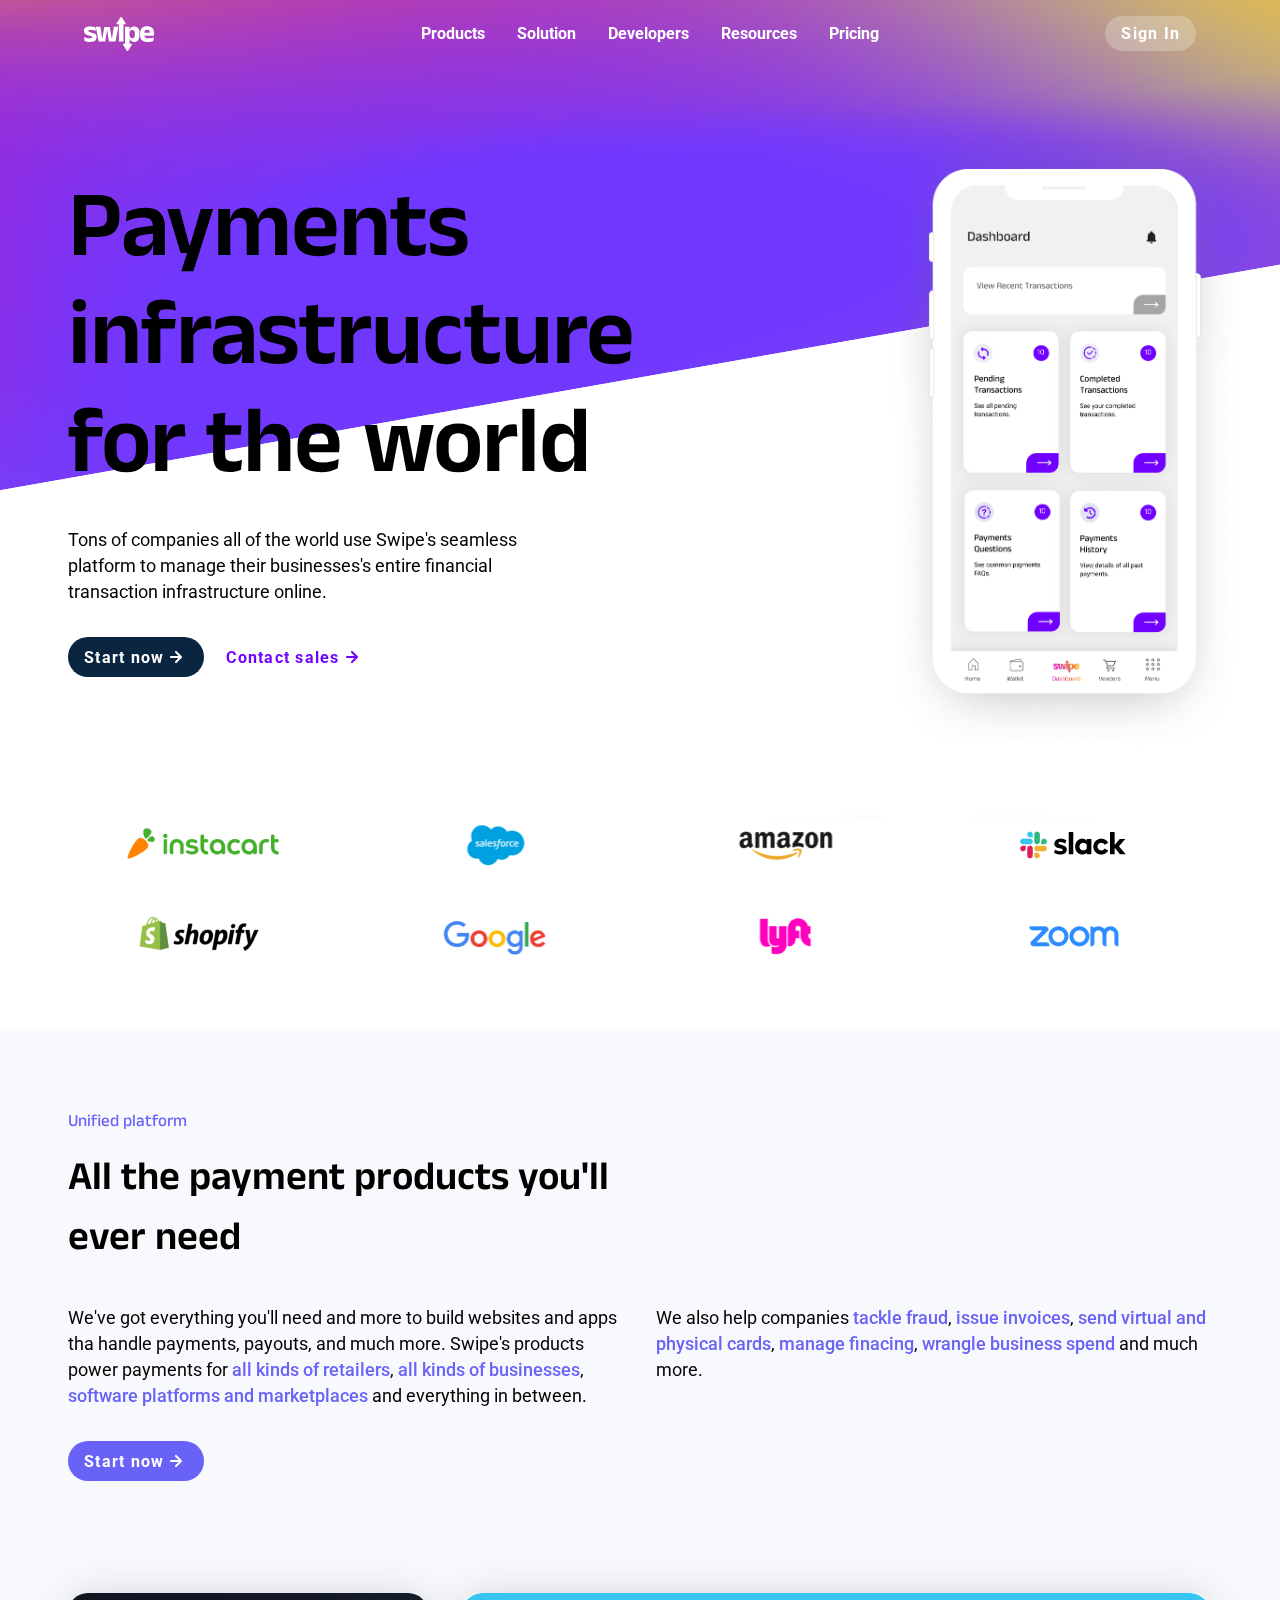
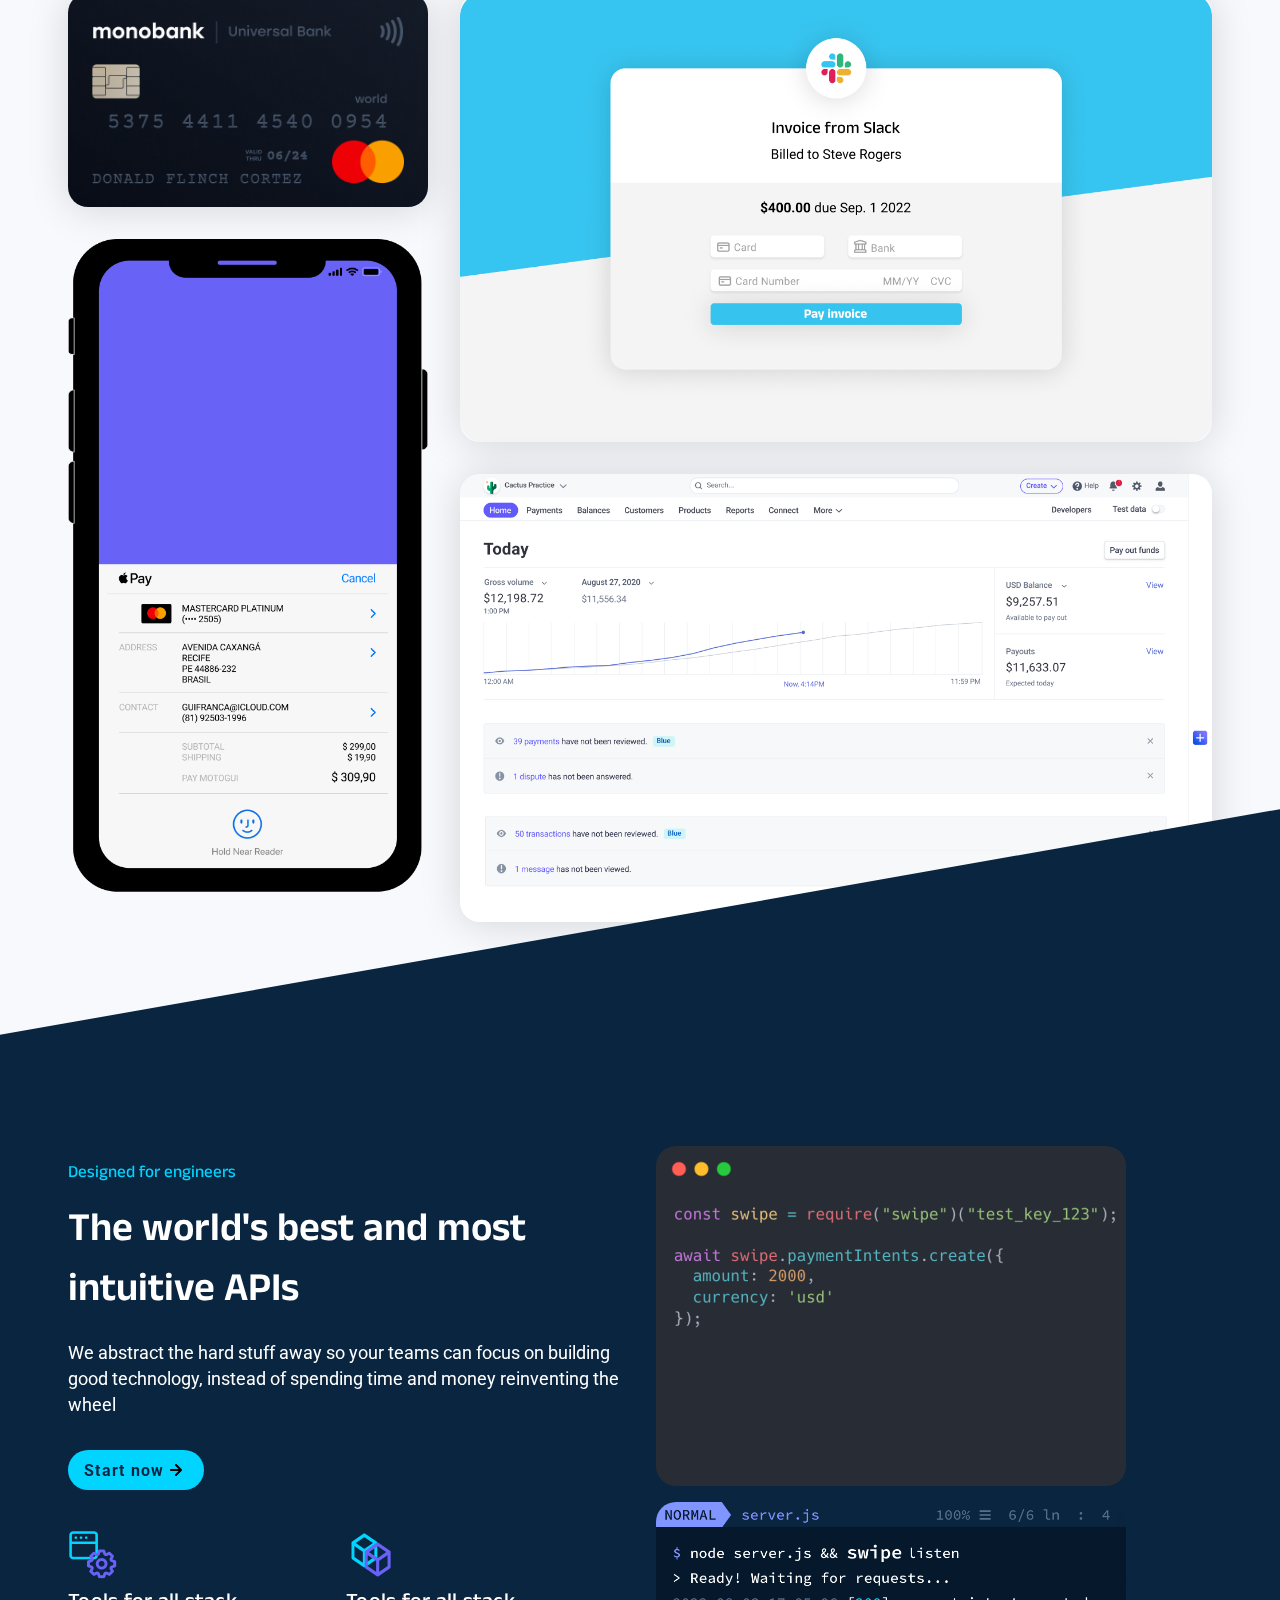
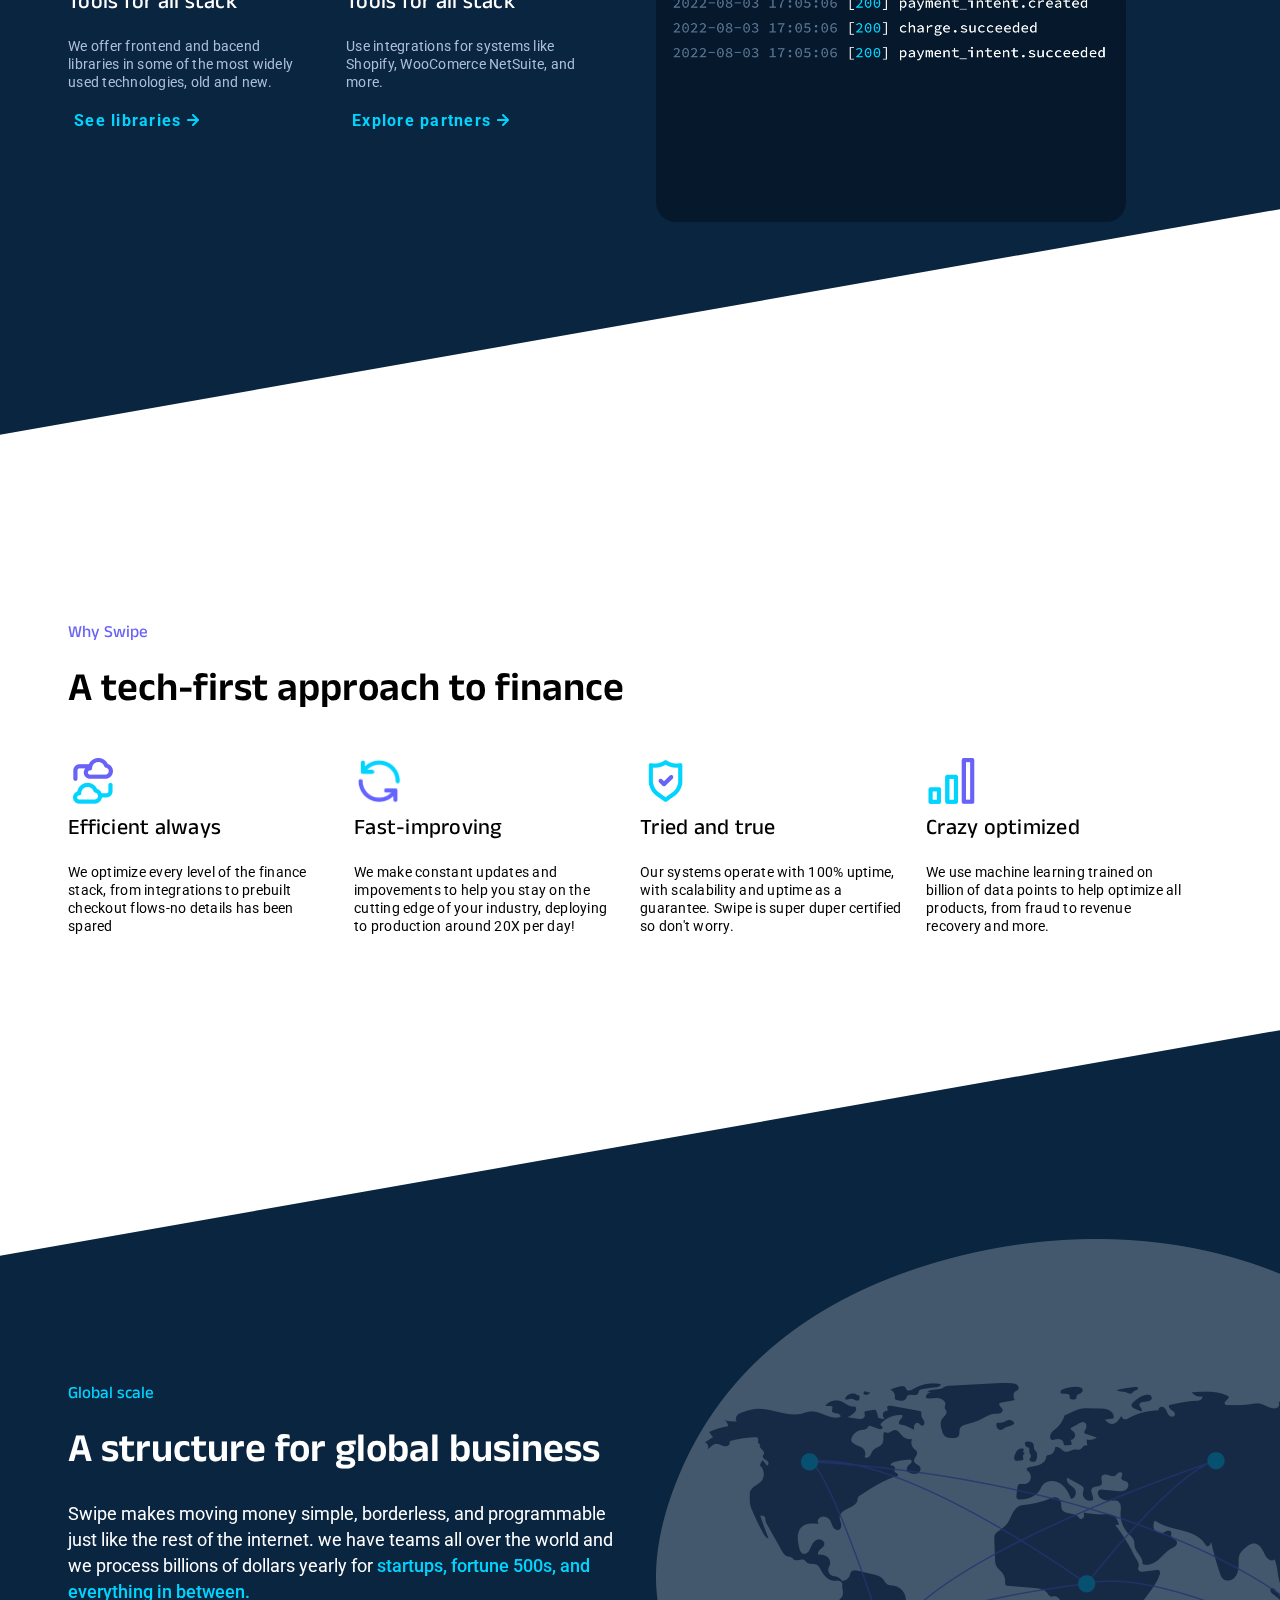
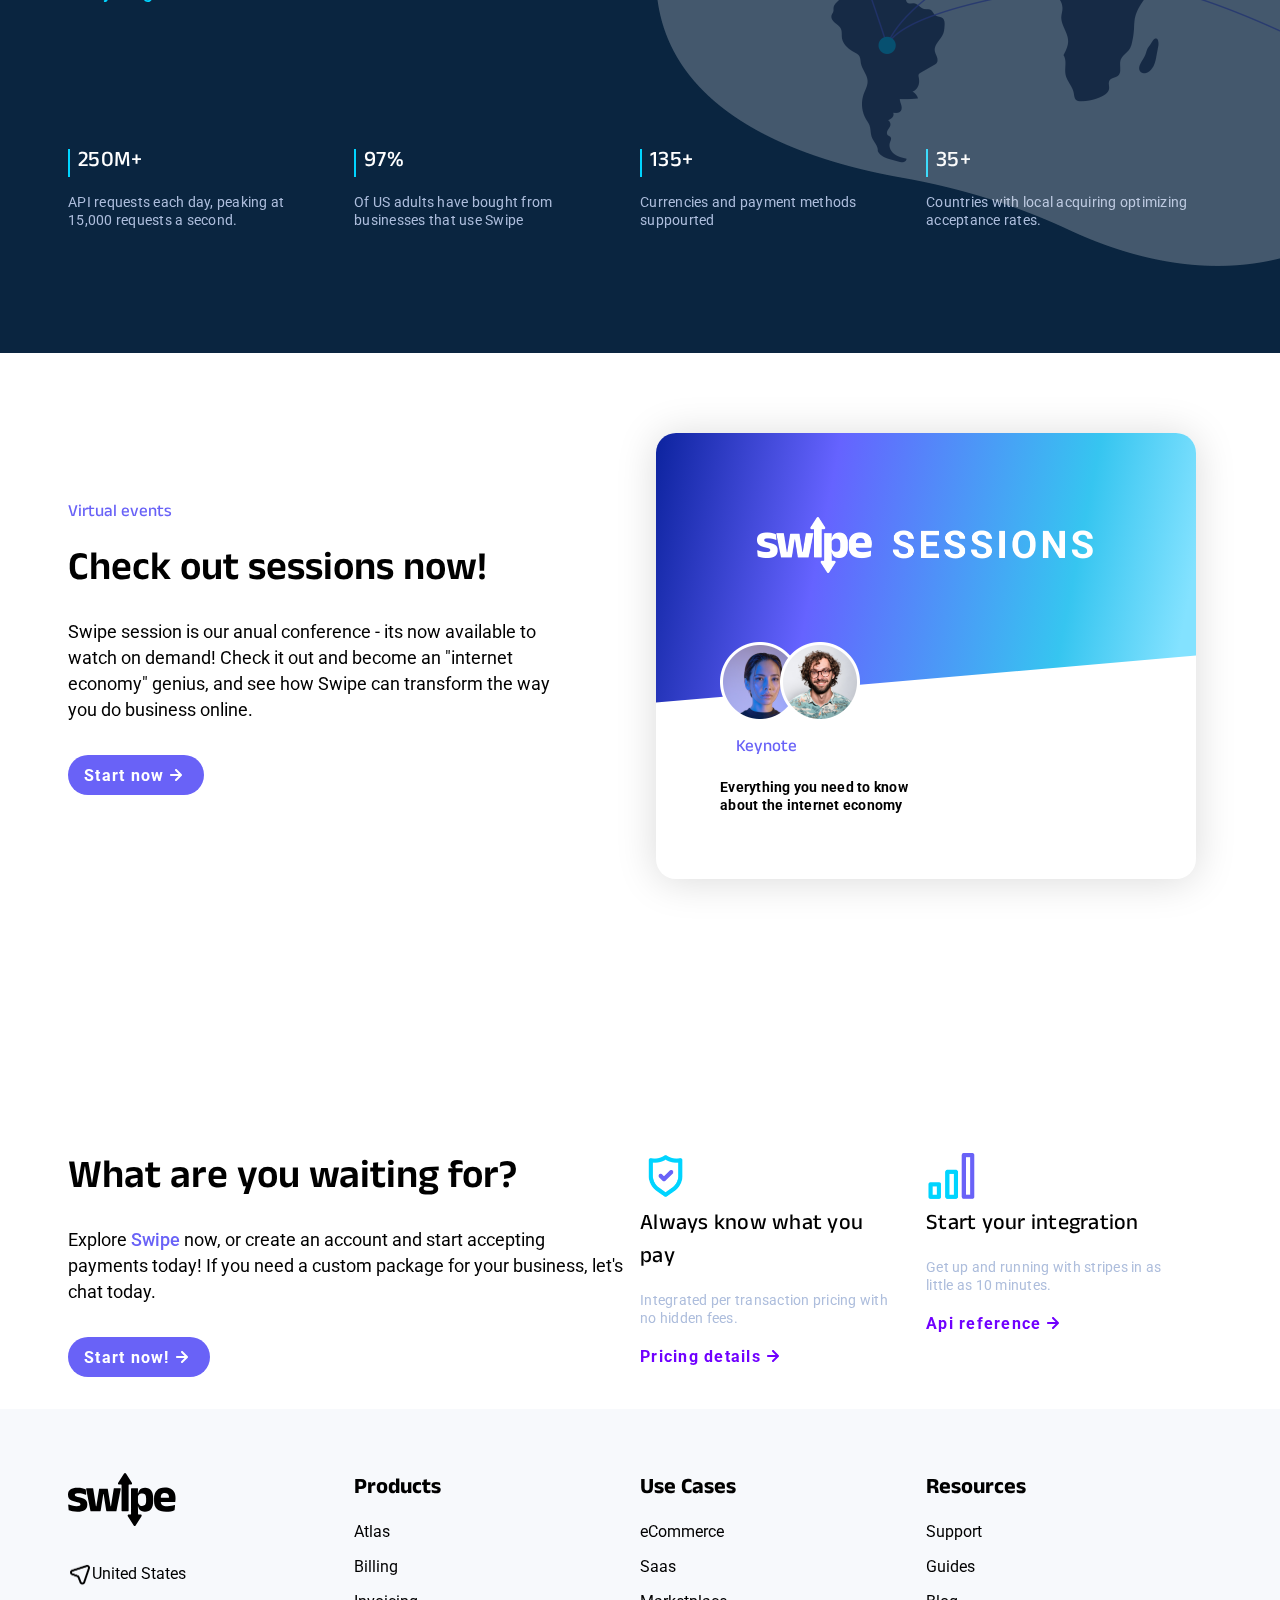
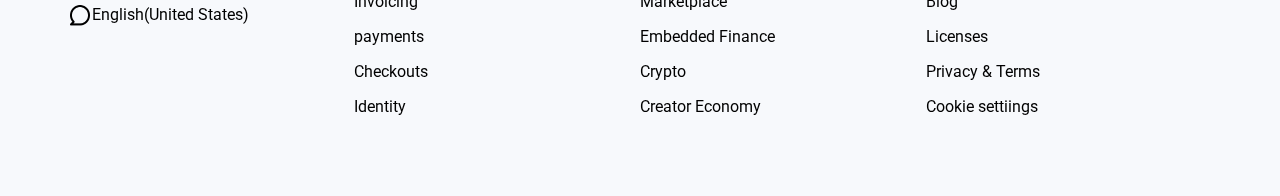
==== SWIPE/index.html @ 7a522817 "new" ====
<!DOCTYPE html>
<html lang="en">
<head>
    <meta charset="UTF-8">
    <meta name="viewport" content="width=device-width, initial-scale=1.0">
    <link rel="preconnect" href="https://fonts.googleapis.com">
    <link rel="preconnect" href="https://fonts.gstatic.com" crossorigin>
    <link href="https://fonts.googleapis.com/css2?family=Anek+Telugu:wght@100..800&family=Roboto:wght@300;400;500;700&display=swap" rel="stylesheet">
    <link rel="stylesheet" href="app.css">
    <title>Swipe</title>
</head>
<body>

    <nav class="navbar">
       <img src="assets/logo-white.svg" alt="Swipe, inc.">
       <ul class="menu">
         <li> <a href="#">Products</a> </li>
         <li> <a href="#">Solution</a> </li>
         <li> <a href="#">Developers</a> </li>
         <li> <a href="#">Resources</a> </li>
         <li> <a href="#">Pricing</a> </li>
       </ul>
       <div class="hamburger-button">
          <div class="bar"></div>
          <div class="bar"></div>
          <div class="bar"></div>
       </div>
       
       <button class="primary-button navbar-button"> Sign In</button>
    </nav>
    <main>
      <!-- GRADIENT BACKGROUND -->

      <canvas id="gradient-canvas"></canvas>

      <div class="hero">
         <div class="section-container two-column">
              <div class="col-left">
                <h1>Payments infrastructure for the world</h1>
                <p>Tons of companies all of the world use Swipe's seamless platform to 
                  manage their businesses's entire financial transaction infrastructure online.
                </p>
               <div class="button-container">
                <button class="primary-button with-icon">
                  Start now
                  <img src="assets/arrow-right-light.svg">
                </button>
                <button class="secondary-button with-icon">
                  Contact sales
                  <img src="assets/arrow-right-purple.svg">
                </button>
                </div>
                
              </div>
              <div class="col-right hero-phone-container">
                <img class="hero-phone" src="assets/hero-phone.png">
              </div>
           </div>
      </div>

      <div class="partners-section">
         <div class="section-container">
           <div class="partners-grid">
            <img src="assets/instacart.png" alt="instacart">
            <img src="assets/salesforce.png" alt=" salesforce">
            <img src="assets/amazon.png" alt="amazon">
            <img src="assets/slack.png" alt="slack">
            <img src="assets/shopify.png" alt="shopify">
            <img src="assets/google.png" alt="google">
            <img src="assets/lyft.png" alt="lyft">
            <img src="assets/zoom.png" alt="zoom">
           </div>
         </div>
      </div>
     
      <div class="unified-platform">
      <div class="section-container">
        <p class="subtitle">Unified platform</p>
        <h2>All the payment products you'll ever need</h2>

        <div class="two-column">
           <div class="col-left">
             <p> We've got everything you'll need and more to build websites and apps tha handle payments, 
                 payouts, and much more. Swipe's products power payments for 
                 <a href="#">all kinds of retailers</a>, 
                 <a href="#">all kinds of businesses</a>, 
                 <a href="#">software platforms and marketplaces</a> and 
                 everything in between.</p>
           </div>
           <div class="col-right">
              <p> We also help companies
                  <a href="#">tackle fraud</a>, 
                  <a href="#">issue invoices</a>, 
                  <a href="#">send virtual and physical cards</a>, 
                  <a href="#">manage finacing</a>, <a href="#">wrangle business spend</a> and much more.</p>
           </div>
        </div>
          <button class="primary-button with-icon"> Start now
            <img src="assets/arrow-right-light.svg" alt="">
          </button>
           
        </div>
      </div>
          
        <div class="graphic-section">
          <div class="section-container">
             <div class="graphic-grid">
                <img src="assets/credit-card.png" alt="" id="credit-card">
                <img src="assets/slack-invoice.png" alt="" id="slack-invoice">
                <img src="assets/phone.png" alt="" id="phone">
                <img src="assets/dash.png" alt="" id="dashboard">
             </div>
          </div>
        </div>

        <!-- INTEGRATION SECTION -->
           
        <div class="integrations-section">
           <div class="section-container two-column">
              <div class="col-left">
                 <p class="subtitle2">
                  Designed for engineers</p>
                  <h2>The world's best and most intuitive APIs</h2>
                  <p> We abstract the hard stuff away so your teams can focus on building 
                      good technology, instead of spending time and money reinventing the wheel</p>
                  <button class="primary-button with-icon">
                    Start now
                    <img src="assets/arrow-right-dark.svg" alt="">
                  </button>

                  <div class="card-container">
                     <div class="card">
                       <img src="assets/tools-icon.png" alt="" class="icon">
                       <h3>Tools for all stack</h3>
                       <p class="secondary-text"> We offer frontend and bacend libraries in some of the most widely used
                           technologies, old and new.
                       </p>
                       <button class="secondary-button with-icon">
                        See libraries
                        <img src="assets/arrow-right-blue.svg" alt="">
                      </button>
                     </div>
                     <div class="card">
                      <img src="assets/cube-icon.png" alt="" class="icon">
                      <h3>Tools for all stack</h3>
                      <p class="secondary-text"> Use integrations for systems like Shopify, WooComerce
                            NetSuite, and more.
                      </p>
                      <button class="secondary-button with-icon">
                       Explore partners
                       <img src="assets/arrow-right-blue.svg" alt="">
                     </button>
                    </div>
                  </div>

              </div>
              <div class="col-right">
                 <img src="assets/api-code.png" alt="" id="api-code">
                 <img src="assets/terminal-code.png" alt="" id="terminal-code">
              </div>
           </div>
        </div>
      <!-- WHY SWIPE SECTION -->
      <div class="why-swipe-section">
        <div class="section-container">
           <p class="subtitle">Why Swipe</p>
           <h2>A tech-first approach to finance</h2>
           <div class="card-container">
             <div class="card">
               <img src="assets/cloud-icon.png" alt="" class="icon">
               <h3>Efficient always</h3>
               <p class="secondary-text">We optimize every level of the finance stack, from integrations to
                prebuilt checkout flows-no details has been spared</p>
             </div>
             <div class="card">            
               <img src="assets/cycle-icon.png" alt="" class="icon">
               <h3>Fast-improving</h3>
               <p class="secondary-text">We make constant updates and impovements to help you stay on the cutting
                  edge of your industry, deploying to production around 20X per day!</p>
             </div>
             <div class="card">
               <img src="assets/shield-icon.png" alt="" class="icon">
               <h3>Tried and true</h3>
               <p class="secondary-text">Our systems operate with 100% uptime, with scalability and uptime as a guarantee.
                  Swipe is super duper certified so don't worry.</p>
             </div>
             <div class="card">
               <img src="assets/bars-icon.png" alt="" class="icon">
               <h3>Crazy optimized</h3>
               <p class="secondary-text">We use machine learning trained on billion of data points to help optimize
                   all products, from fraud to revenue recovery and more.
               </p>
               </div>
             </div>
           </div>
        </div>
      </div>
      <!-- GLOBAL SECTION -->

      <div class="global-section">
         <div class="section-container">
            <div class="two-column">
               <div class=" col-left">
                 <p class="subtitle2">Global scale</p>
                 <h2>A structure for global business</h2>
                 <p>Swipe makes moving money simple, borderless, and programmable just like the 
                     rest of the internet. we have teams all over the world and we process billions 
                     of dollars yearly for <a href="#">startups, fortune 500s, and everything in between.</a> 
                 </p>
               </div>
               <div class="col-right">
                  <img id="globe" src="assets/global-graphic.png" alt="">
               </div>
            </div>
           <div class="card-container" >
              <div class="card">
                <h3>250M+</h3>
                <p class="secondary-text">API requests each day, peaking at 15,000 requests a second.</p>
              </div>
              <div class="card">
                <h3>97%</h3>
                <p class="secondary-text">Of US adults have bought from businesses that use Swipe</p>
              </div>
              <div class="card">
                <h3>135+</h3>
                <p class="secondary-text">Currencies and payment methods suppourted</p>
              </div>
              <div class="card">
                <h3>35+</h3>
                <p class="secondary-text">Countries with local acquiring optimizing acceptance rates.</p>
              </div>
           </div>
         </div>
      </div>

       <!-- VIRTUAL EVENTS SECTIONS -->
     
      <div class="virtual-events-section">
        <div class="section-container two-column">
          <div class="col-left">
             <p class="subtitle">Virtual events</p>
             <h2>Check out sessions now!</h2>
             <p>Swipe session is our anual conference - its now available to watch on demand!
                 Check it out and become an "internet economy" genius, and see how Swipe can transform
                 the way you do business online.</p>
                 <button class="primary-button with-icon">
                  Start now
                  <img src="assets/arrow-right-light.svg">
                 </button>
          </div>
          <div class="col-right">
            <div class="swipe-sessions-card">
              <div class="card-top">
                <img id="sessions-logo" src="assets/swipe-sessions.png">
                <div class="avatars">
                  <img src="assets/avatar1.png">
                  <img src="assets/avatar2.png">
                </div>
              </div>
              <div class="card-bottom">
                <div class="card-content">
                  <p class="subtitle">Keynote</p>
                  <p class="secondary-text">Everything you need to know about the internet economy</p>
                </div>
              </div>
            </div>
          </div>
        </div>
      </div>  
         <!-- GETTING STARTED SECTION -->
          <div class="getting-started-section">
             <div class="section-container two-column">
                 <div class="col-left">
                   <h2>What are you waiting for?</h2>
                    <p> Explore <a href="#">Swipe</a> now, or create an account and start accepting payments today!
                         If you need a custom package for your business, let's chat today.
                    </p>
                    <button class="primary-button with-icon">
                      Start now!
                      <img src="assets/arrow-right-light.svg">
                    </button>
                 </div>
                 <div class="col-right">
                   <div class="card">
                     <img src="assets/shield-icon.png" class="icon">
                     <h3>Always know what you pay</h3>
                     <p class="secondary-text">
                      Integrated per transaction pricing with no hidden fees.</p>
                      
                     <button class="secondary-button with-icon">
                       Pricing details
                       <img src="assets/arrow-right-purple.svg"> 
                     </button>
                   </div>

                   <div class="card">
                     <img src="assets/bars-icon.png" class="icon">
                     <h3>Start your integration</h3>
                     <p class="secondary-text">
                      Get up and running with stripes in as little as 10 minutes.</p>

                     <button class="secondary-button with-icon">
                       Api reference
                       <img src="assets/arrow-right-purple.svg"> 
                     </button>
                   </div>
                 </div>
               </div>
          </div>            

          <!-- PAGE FOOTER -->
          <footer class="footer">
            <div class="section-container">
              <div class="col">
                <img src="assets/logo-dark.svg" id="footer-logo">
                 <div class="icon-link">
                  <img src="assets/location-icon.png" alt="">
                  <a href="#">United States</a>
                 </div>
                 <div class="icon-link">
                  <img src="assets/comment-icon.png" alt="">
                  <a href="#"> English(United States)</a>
                 </div>
              </div>
              <div class="col">
                <h3>Products</h3>
                <ul>
                   <li><a href="#">Atlas</a></li>
                   <li><a href="#">Billing</a></li>
                   <li><a href="#">Invoicing</a></li>
                   <li><a href="#">payments</a></li>
                   <li><a href="#">Checkouts</a></li>
                   <li><a href="#">Identity</a></li>
                </ul>
              </div>
              <div class="col">
                <h3>Use Cases</h3>
                <ul>
                   <li><a href="#">eCommerce</a></li>
                   <li><a href="#">Saas</a></li>
                   <li><a href="#">Marketplace</a></li>
                   <li><a href="#">Embedded Finance</a></li>
                   <li><a href="#">Crypto</a></li>
                   <li><a href="#">Creator Economy</a></li>
                </ul>
              </div>
              <div class="col">
                <h3>Resources</h3>
                <ul>
                   <li><a href="#">Support <Center></Center></a></li>
                   <li><a href="#">Guides</a></li>
                   <li><a href="#">Blog</a></li>
                   <li><a href="#">Licenses</a></li>
                   <li><a href="#">Privacy & Terms</a></li>
                   <li><a href="#">Cookie settiings</a></li>
                </ul>
              </div>
            </div>
          </footer>

           
  </main>

    <script src="gradient (2).js">
      
    </script>

</body>
</html>
---- SWIPE/app.css ----
/* VARIABLES STYLES */
:root{
    /* TEXT VARIABLES */
     --text-dark: #000;
     --text-light: #fff;
     --text-grey: #adbddc;
     --body-font: "Roboto", sans-serif;
     --heading-font: "Anek Telugu", sans-serif;
     --h1-size: 94px;
     --h1-height: 108px;
     --h2-size: 50px;
     --h2-height: 75px;
     --h3-size: 40px;
     --h4-size: 32px;
     --h5-size: 28px;
     --h6-size: 22px;
     --subtitle-size: 17px;
     --subtitle-height: 26px;
     --p-size: 18px;
     --p-height: 26px;
     --secondary-text-size: 14px;
     --secondary-text-height: 18px;
     --button-size: 16px;
     /*SPACING VARIABLES*/
     --spacing-sm: 8px;
     --spacing-md: 16px;
     --spacing-lg:32px;
     --spacing-xl: 64px;
     --standard-width: 1144px;
     /* COLOR VARIABLES */
     --purple-1: #6962f7;
     --purple-2: #7000ff;
     --blue-1: #00d4ff;
     --primary-accent: #0a2540;
     --primary-button-hover: #6d7a88;
     --bg-white: #fff;
     --bg-light: #f7f9fc;

     --standard-box-shadow: 0px 2px 40px rgba(0, 0, 0, 0.15);
     --primary-gradient: linear-gradient(
        101.33deg,
        #08209a 0.76%,
        #6563ff 33.33%,
        #36c5f0 76.92%,
        #83e2ff 96.96%
        );
}
/* GENERAL ELEMENT SYLES */
html,
body {
    width: 100%;
    position: relative;
    overflow-x: hidden;
}

body{
    font-family: var(--body-font);
    color: var(--text-dark);
    margin: 0;
    box-sizing: border-box;
    padding: var(--spacing-sm) 0 0 0;
    background-color: var(--bg-white);
    display: flex;
    flex-direction: column;
    justify-content: center;
    align-items: center;
}

main{
    width: 100%;
}

h1{
    font-family: var(--heading-font);
    font-weight: 600;
    font-size: var(--h1-size);
    margin:0;
    width: 100%;
    letter-spacing:-1px;
    line-height: var(--h1-height);
}
h2{
    font-family: var(--heading-font);
    font-weight: 600;
    font-size: var(--h3-size);
    margin:0;
    width: 100%;
}

h3{
    font-family: var(--heading-font);
    font-weight: 500;
    font-size: var(--h3-size);
    margin:0;
    width: 100%;
}

h4{
    font-family: var(--heading-font);
    font-weight: 500;
    font-size: var(--h4-size);
    margin:0;
    width: 100%;
    letter-spacing: 0.25px;
}

h5{
    font-family: var(--heading-font);
    font-weight: 500;
    font-size: var(--h5-size);
    margin:0;
    width: 100%;
    letter-spacing: 0.25px;
}

h6{
    font-family: var(--heading-font);
    font-weight: 500;
    font-size: var(--h6-size);
    margin:0;
    width: 100%;
    letter-spacing: 0.25px;
}

a{
    text-decoration: none;
    color: var(--purple-1);
    font-weight: 500;
    transition: color 0.25s ease;
}

a:hover{
    color: var(--primary-accent);
}

p{
    font-size: var(--p-size);
    line-height: var(--p-height);
    font-weight: 400;
    margin: var(--spacing-md) 0;
}

/* LAYOUT STYLES */
.section-container{
    width: 100%;
    max-width: var(--standard-width);
}

.two-column{
    width: 100%;
    display: flex;
    flex-direction: row;
    justify-content: center;
    align-items: flex-start;
    box-sizing: border-box;
}

.two-column > .col-left{
    width: 50%;
    box-sizing: border-box;
    padding: 0 var(--spacing-md) 0 0;
    display: flex;
    flex-direction: column;
    align-items: start;
    justify-content: center;
}
.two-column > .col-right{
    width: 50%;
    box-sizing: border-box;
    padding: 0 0 0 var(--spacing-md);
    display: flex;
    flex-direction: column;
    align-items: start;
    justify-content: center;
}

.card{
    display: flex;
    flex-direction: column;
    justify-content: flex-start;
    align-items: flex-start;
    padding: var(--spacing-sm) var(--spacing-lg) var(--spacing-sm) 0;
}

.card .icon{
    height: 50px;
    margin: 0 0 var(--spacing-sm) 0;
}

.card h3{
    font-family: var(--heading-font);
    font-weight: 500;
    font-size: var(--h6-size);
    margin:0;
    width: 100%;
    letter-spacing: 0.25px;
}

.subtitle, 
.subtitle2{
    color: var(--purple-1);
    font-family: var(--heading-font);
    font-weight: 500;
    font-size: var(--subtitle-size);
    line-height: var(--subtitle-height);
}

.subtitle2{
    color: var(--blue-1);
}

.secondary-text{
    font-size: var(--secondary-text-size);
    line-height: var(--secondary-text-height);
    color: var(--text-grey);
    letter-spacing: 0.25px;
}

/* BUTTON STYLES */
.primary-button{
    font-family: var(--body-font);
    font-size: var(--button-size);
    letter-spacing: 1.25px;
    font-weight: bold;
    border-radius: 20px;
    border: none;
    background-color: var(--primary-accent);
    color: var(--text-light);
    padding: var(--spacing-sm) var(--spacing-md);
    transition: all 0.25s ease;

}

.primary-button:hover{
    background-color: var(--primary-button-hover);
    cursor: pointer;
}

.secondary-button{
    font-family: var(--body-font);
    font-size: var(--button-size);
    letter-spacing: 1.25px;
    font-weight: bold;
    border-radius: 20px;
    border: none;
    background-color: transparent;
    color: var(--primary-accent);
    transition: all 0.25s ease;
}
.secondary-button:hover{
    opacity: 0.75;
    cursor: pointer;
}
.with-icon{
    display: flex;
    justify-content: center;
    align-items: center;
}

.with-icon > img{
    transition: transform 0.25s ease;
}
.with-icon:hover > img{
    transform: translateX(4px);
}

/*NAVBAR*/
.navbar{
    display: flex;
    justify-content: space-between;
    align-items: center;
    width: 100%;
    max-width: var(--standard-width);
    padding: 0 var(--spacing-md);
    margin: 0 0 var(--spacing-xl) 0;
    box-sizing: border-box;
}

.menu{
    display: flex;
    list-style: none;
    justify-content: center;
    align-items: center;
}
.menu a{
    color: var(--text-light);
    margin: 0 var(--spacing-md);
    font-weight: bold;
}

.menu a:hover{
    text-decoration: underline;
}

.navbar-button{
    background-color: rgba(250, 250, 250, 0.25);
}

.navbar-button:hover{
    background-color: rgba(250, 250, 250, 0.5);
}

.hamburger-button {
    display: none;
}

/* ANIMATED GRADIENT HERO BACKGROUND */

#gradient-canvas{
    width: 200%;
    height:970px;
    transform: rotate(-10deg);
    position: absolute;
    top:-600px;
    left:-50%;
    z-index: -1;
    --gradient-color-1: #ef008f;
    --gradient-color-2: #6ec3f4;
    --gradient-color-3: #7038ff;
    --gradient-color-4: #ffba27;
}

/* HERO STYLES */
.hero{
    width: 100%;
    display: flex;
    justify-content: center;
}

.hero p{
    max-width: 480px;
}

.button-container{
    display: flex;
    margin: var(--spacing-md) 0;
}

.button-container button:nth-of-type(2){
    margin: 0 0 0 var(--spacing-md);
    color: var(--purple-2);
}

.hero .hero-phone-container{
    height: 564px;
    align-items: flex-end;
}

.hero-phone{
    height: 628px;
    transform: translate( 32px, -32px);
}

main{
    margin: var(--spacing-xl) 0 0 0;
    width: 100%;
}

/* PARTNERS SECTION */

.partners-section{
    width: 100%;
    display: flex;
    justify-content: center;
}

.partners-grid{
    display: grid;
    grid-template-columns: 1fr 1fr 1fr 1fr;
    grid-template-rows: 1fr 1fr;
    margin: var(--spacing-xl) 0;
    column-gap: var(--spacing-md);
    row-gap: var(--spacing-lg);
}

.partners-grid img{
    height: 60px;
    place-self: center;
}

/* UNIFIED PLATFORM SECTION */

.unified-platform{
    padding: var(--spacing-xl) 0;
    width: 100%;
    display: flex;
    justify-content: center;
    background-color: var(--bg-light);
}

.unified-platform h2{
    width: 50%;
    margin-bottom: var(--spacing-md);
}

.unified-platform .primary-button{
    background-color: var(--purple-1);
    margin: var(--spacing-md) 0;
}

.unified-platform .primary-button:hover{
    background-color: var(--primary-accent);
}

/* GRAPHIC GRID SECTION */

.graphic-section{
    width: 100%;
    display: flex;
    justify-content: center;
    background-color: var(--bg-light);
}

.graphic-grid{
    display: grid;
    grid-template-areas:
    "card slack slack"
    "phone slack slack"
    "phone dash dash";
    grid-gap: var(--spacing-lg);
    padding: var(--spacing-lg) 0;
}

#credit-card{
    grid-area: card;
    width: 100%;
    box-shadow: var(--standard-box-shadow);
    border-radius: 20px;
}
#slack-invoice{
    grid-area: slack;
    width: 100%;
    box-shadow: var(--standard-box-shadow);
    border-radius: 20px; 
}
#phone{
    grid-area: phone;
    width: 100%;
}

#dashboard{
    grid-area: dash;
    width: 100%;
    box-shadow: var(--standard-box-shadow);
    border-radius: 20px;
}

/* INTEGRATIONS SECTION STYLES */

.integrations-section{
    color: var(--text-light);
    width: 100%;
    display: flex;
    justify-content: center;
    position:relative;
    padding: calc(var(--spacing-xl) * 3) 0;
    z-index: 1;
}

.integrations-section::before{
    content:"";
    width: 100%;
    height: 1000px;
    background-color: var(--primary-accent);
    position: absolute;
    top: -32px;
    left: 0;
    z-index: -1;
    transform: skewY(-10deg);
}

.integrations-section::after{
    content:"";
    background-color: var(--bg-light);
    width: 100%;
    height: 50%;
    position: absolute;
    top: 0;
    left: 0;
    z-index: -2;
}

.integrations-section .primary-button{
    background-color: var(--blue-1);
    color: var(--primary-accent);
    margin: var(--spacing-md) 0 0 0;
}

.integrations-section .primary-button:hover{
    background-color: var(--bg-white);
}

.integrations-section .secondary-button{
    color: var(--blue-1);
}

.integrations-section .card-container{
    display: flex;
    margin: var(--spacing-lg) 0;
}

.integrations-section .card-container .card{
    width: 50%;
}
#api-code{
    max-width: 470px;
    margin: 0 0 var(--spacing-md) 0;
    border-radius: 20px;
}

#terminal-code{
    max-width: 470px;
    border-radius: 20px;
}

/* WHY SWIPE SECTION STYLES */
.why-swipe-section{
    width: 100%;
    display: flex;
    justify-content: center;
    padding: calc(var(--spacing-xl) * 3) 0;
}

.why-swipe-section .card-container{
    display: flex;
    margin: var(--spacing-lg) 0;
}

.why-swipe-section .card-container .card{
    width: 25%;
    padding: 0 var(--spacing-sm) 0 0;
    margin: 0 var(--spacing-md) 0 0;
    box-sizing: border-box;
}

.why-swipe-section .secondary-text{
  color: var(--text-dark);
}

/* GLOBAL SECTION */

.global-section{
    width: 100%;
    display: flex;
    justify-content: center;
    color: var(--text-light);
    position: relative;
    padding: calc(var(--spacing-xl) * 3) 0 0 0;

}

.global-section::before{
    content:"";
    width: 100%;
    height: 1200px;
    background-color: var(--primary-accent);
    position: absolute;
    top: -32px;
    left: 0;
    z-index: -1;
    transform: skewY(-10deg);
}

.global-section a{
    color: var(--blue-1);
}

.global-section a:hover{
    color: var(--text-light);
}

.global-section .card-container{
    display: flex;
    margin: calc(var(--spacing-xl) * 2) 0;
}

.global-section .card-container .card{
    width: 25%;
    box-sizing: border-box;
    padding: 0 var(--spacing-sm) 0 0;
    margin: 0 var(--spacing-md) 0 0;
}

.global-section .card-container .card h3{
    border-left: 2px var(--blue-1) solid;
    padding: 0 0 0 var(--spacing-sm);
    line-height: 28px;
}

#globe{
    max-width: 844px;
    opacity: 25%;
    position: absolute;
    top: 8%;
}

/* VIRTUAL EVENTS SECTION */

.virtual-events-section{
 display: flex;
 justify-content: center;
 margin: calc(var(--spacing-xl) * 3)  0;
 position: relative;
 margin-top: -20px;
 padding: var(--spacing-xl) 0;
}

.virtual-events-section::before{
    content: "";
    background-color: var(--bg-white);
    width: 100%;
    height: 100%;
    position: absolute;
    top:0;
    z-index: -1;
}

.virtual-events-section .primary-button{
    background-color: var(--purple-1);
    margin: var(--spacing-md) 0 0 0;
}

.virtual-events-section .primary-button:hover{
    background-color: var(--primary-accent);
}

.swipe-sessions-card{
    width: 540px;
    height: 446px;
    box-shadow: var(--standard-box-shadow);
    border-radius: 20px;
    overflow: hidden;
    margin-top: var(--spacing-md);
}

.swipe-sessions-card .card-top{
    width:100%;
    height: 50%;
    display: flex;
    justify-content: center;
    align-items: center;
    position: relative;
}

.swipe-sessions-card .card-top:before{
    content: "";
    width: 100%;
    height: 150%;
    position: absolute;
    top: -40%;
    transform: skewY(-5deg);
    background: var(--primary-gradient);
    z-index: 1;
}

#sessions-logo{
    z-index: 2;
    width: 338px;
}

.virtual-events-section .col-left{
    height: 446px;
    padding: 0 var(--spacing-xl) 0 0;
}

.virtual-events-section .avatars{
    position: absolute;
    bottom: -70px;
    left: var(--spacing-xl);
    z-index: 3;
}

.virtual-events-section .avatars img{
    width: 80px;
}

.virtual-events-section .avatars img:nth-of-type(2){
    position: absolute;
    left: 60px;
}

.virtual-events-section .card-bottom{
    width: 100%;
    height: 50%;
    box-sizing: border-box;
    padding: var(--spacing-xl);
}

.virtual-events-section .card-bottom .secondary-text{
    color: var(--text-dark);
    width: 50%;
    font-weight: 700;
}

.virtual-events-section .card-bottom .subtitle{
    margin: var(--spacing-md);
}

/* GETTING STARTED SECTION */

.getting-started-section{
    display: flex;
    justify-content: center;
    padding: var(--spacing-md) 0;
}

.getting-started-section .primary-button{
    background-color: var(--purple-1);
    margin: var(--spacing-md) 0;
}

.getting-started-section .primary-button:hover{
    background-color: var(--primary-accent);
}

.getting-started-section .col-leftt{
    padding: 0 var(--spacing-xl) 0 0;
}

.getting-started-section .col-right{
    flex-direction: row;
    padding: 0 0 var(--spacing-md) 0;
}

.getting-started-section .col-right .card{
    width: 50%;
    box-sizing: border-box;
    padding: 0 var(--spacing-sm) 0 0;
    margin: 0 var(--spacing-md) 0 0;
}

.getting-started-section .col-right .card .secondary-button{
    color: var(--purple-2);
    padding-left: 0;
}

/* FOOTER SECTION STYLES*/

.footer{
    display: flex;
    justify-content: center;
    background-color: var(--bg-light);
    padding: var(--spacing-xl) 0;
}

.footer .section-container{
    display: flex;
    flex-direction: row;
}

#footer-logo{
    max-width: 108px;
    margin: 0 0 var(--spacing-md) 0;
}

.footer .icon-link{
    display: flex;
    align-items: center;
    margin: var(--spacing-md) 0;
}

.footer .icon-link img{
    width: 24px;
}

.footer .col ul{
    list-style: none;
    padding: 0;
}

.footer .col li{
    margin: var(--spacing-md) 0;
}


.footer .col a{
    color: var(--text-dark);
    font-weight: normal;
}

.footer .col a:hover{
    color: var(--purple-1);
    text-decoration: underline;
}

.footer .col{
    width: 25%;
}

.footer h3{
    font-size: var(--h6-size);
    font-weight: 700;
}



/* MEDIA QUERIES */

@media only screen and (max-width: 1144px) {
    :root{
        --h1-size: 80px;
        --h1-height: 85px;
    }

    /* GENERAL LAYOUT */
    .section-container{
        padding: 0 var(--spacing-md);
    }

    /* HERO SECTION */
    .hero-phone {
        height: 550px;
        transform: translate(32px, -60px);
    }
    .hero .col-left {
        width: 60%;
    }
    .hero .col-right {
        width: 40%;
    }

    /* PARTNERS GRID SECTION */
    .partners-section {
        margin: -55px 0 0 0;
    }

    .partners-grid {
        margin: 0 0 var(--spacing-xl) 0;
   }

}

@media only screen and (max-width: 850px) {

    :root {
        --h1-size: 70px;
        --h1-height: 75px;
    }
    
    .partners-grid img{
        width: 100%;
        height: auto;
    }

    .integrations-section .col-left {
        width: 60%;
    }
    .integrations-section .col-right {
        width: 40%;
    }
    .why-swipe-section {
        padding: var(--spacing-xl) 0;
    }
}

/* TABLET SIZE STYLES*/

@media only screen and (max-width: 768px) {
    :root {
     --h1-size: 58px;
     --h1-height: 65px;
     --h3-size: 34px;
     --h6-size: 16px;
    }

    /* NAVBAR STYLES */
    .navbar {
        margin: var(--spacing-sm) 0 var(--spacing-lg) 0;
    }
    .navbar .menu {
        display: none;
    }
    .navbar .navbar-button{
        display: none;
    }
    .hamburger-button {
        width: 50px;
        height: 30px;
        background-color: rgba(250, 250, 250, 0.25);
        border-radius: 20px;
        display: flex;
        flex-direction: column;
        justify-content: center;
        align-items: center;
    }
    .hamburger-button .bar {
        width: 18px;
        height: 2px;
        background-color: var(--bg-white);
        margin: 1px 0;
    }

    /* HERO STYLES */
    #gradient-canvas {
        height: 840px;
    }
    main {
        margin: 0;
    }
    .hero ,.two-column {
        align-items: center;
    }
    .hero .col-left {
        width: 60%;
    }
    .hero .two-column .col-right {
        width: 40%;
    }
    .hero .hero-phone {
        height: 450px;
        transform: translateX(32px);
    }

    /* PARTNERS GRID SECTION */
    .partners-section {
        margin: -20px 0 0 0;
    }

   /* UNIFIED PLATFORM */
    .unified-platform h2 {
        width: 100%;
    }
   /* INTEGRATION SECTION */
   .integrations-section {
    padding: calc(var(--spacing-xl)* 2) 0;
   }
    .integrations-section .card-container {
        flex-direction: column;
    }
    .integrations-section .card-container .card {
        width: 100%;
    }

    /* WHY SWIPE SECTION */
    .why-swipe-section {
        padding: var(--spacing-xl) 0;
    }
    .why-swipe-section .card-container {
        flex-wrap: wrap;
    }
    .why-swipe-section .card-container .card {
        width: 50%;
        margin: var(--spacing-md) 0;
    }

    /* GLOBAL SECTION */
    .global-section .card-container {
        flex-wrap: wrap;
        margin: var(--spacing-xl) 0;
    }
    .global-section .card-container .card {
        width: 50%;
        margin: var(--spacing-md) 0;
    }

    /* VIRTUAL EVENTS SECTION */
    .virtual-events-section {
        margin: 0;
    }
    .virtual-events-section .swipe-sessions-card {
        width: 430px;
        height: 440px;
    }

    /* GETTING STARTED */
    .getting-started-section .two-column {
        align-items: center;
    }
    .getting-started-section .col-right {
        flex-wrap: wrap;
    }
    .getting-started-section .col-right .card {
        width: 100%;
        margin: var(--spacing-md) 0;
    }

    /* FOOTER */
    .footer .section-container {
        flex-wrap: wrap;
    }
    .footer .col {
        width: 50%;
        margin: var(--spacing-md) 0;
    }
    .footer .col a {
        font-size: 16px;
    }
    #footer-logo {
        width: 70px;
    }
    .footer .icon-link img  {
        width: 18px;
    }
    
} 


/* MOBILE SIZE */

@media only screen and (max-width: 550px) {
     :root{
     --h1-size: 58px;
     --h1-height: 65px;
     --h3-size: 34px;
     --h6-size: 16px;
    }
    .two-column {
        flex-direction: column;
    }
    .two-column .col-left {
        width: 100%;
    }
    .two-column .col-right {
        width: 100%;
        padding: 0;
    }

    /* NAVBAR STYLES */

    /* HERO STYLES */
    #gradient-canvas {
        height: 840px;
    }
    main {
        margin: var(--spacing-lg) 0 0 0;
    }
    .hero .two-column .hero-phone-container {
        display: none;
    }

    /* PARTNERS GRID SECTION */
    .partners-section {
        margin: var(--spacing-xl) 0 var(--spacing-sm) 0;
    }

    .partners-grid{
        grid-template-columns: 1fr 1fr;
    }

    /* UNIFIED PLATFORM */
    .unified-platform {
        padding: var(--spacing-sm) 0;
    }

    /* INTEGRATION SECTION */
    .integrations-section {
        padding: calc(var(--spacing-xl)* 2) 0;
    }
    .integrations-section .col-right {
        display: none;
    }

    /* WHY SWIPE SECTION */
    .why-swipe-section {
        padding: var(--spacing-lg) 0;
    }
    .why-swipe-section .card-container .card {
        width: 100%;
        margin: var(--spacing-sm) 0;
    }

    .why-swipe-section .card-container .card .icon {
        height: 35px;
    }

    /* GLOBAL SECTION */
    .global-section {
        padding: var(--spacing-xl) 0 0 0;
    }
    .global-section .card-container {
        margin: var(--spacing-lg) 0;
    }
    .global-section .card-container .card {
        width: 100%;
        margin: var(--spacing-sm) 0;
    }
    #globe {
        opacity: 10%;
    }

    /* VIRTUAL EVENTS SECTION */
    .virtual-events-section{
        margin: 0;
        padding: 0;
    }
    .virtual-events-section .swipe-sessions-card {
        width: 100%;
        margin: var(--spacing-lg) 0;
    }
    .virtual-events-section .swipe-sessions-card .secondary-text {
        width: 100%;
    }
    .virtual-events-section .swipe-sessions-card .card-top {
        height: 40%;;
    }

    #sessions-logo {
        width: 300px;
    }
}
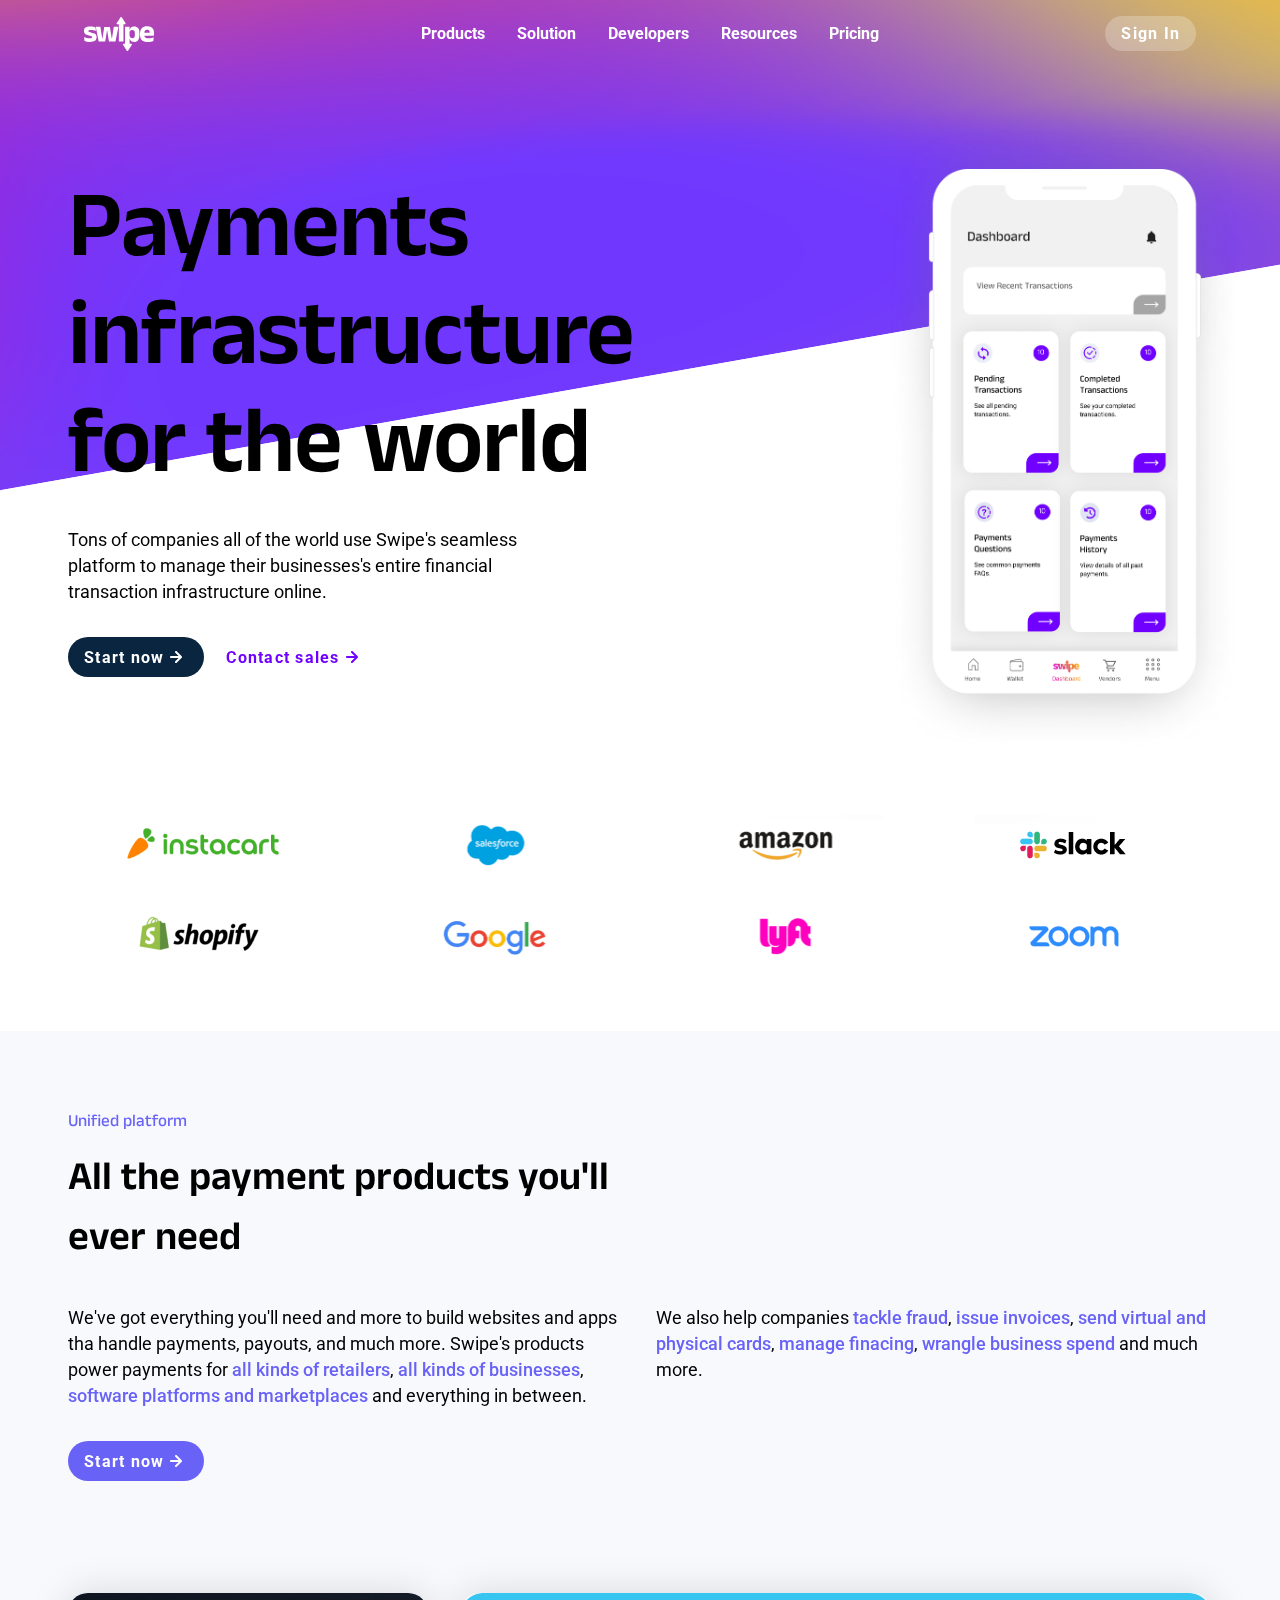
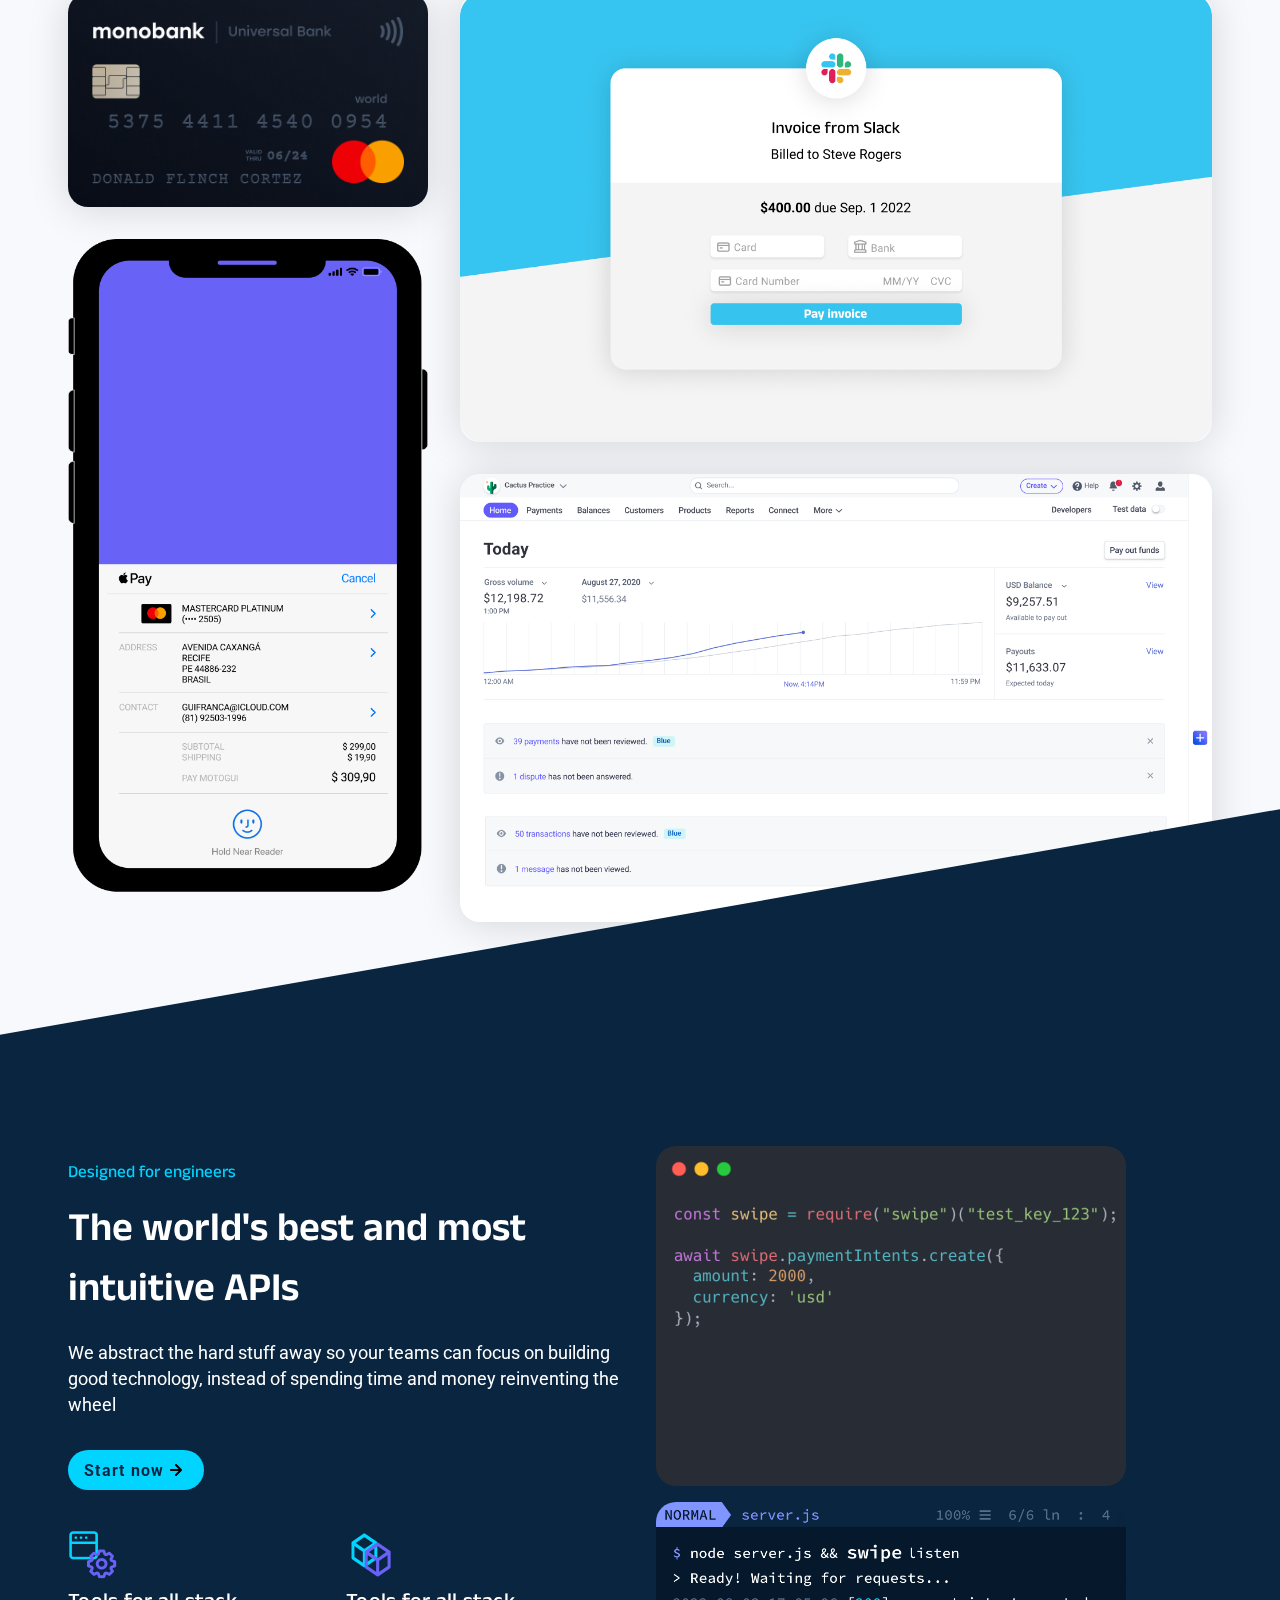
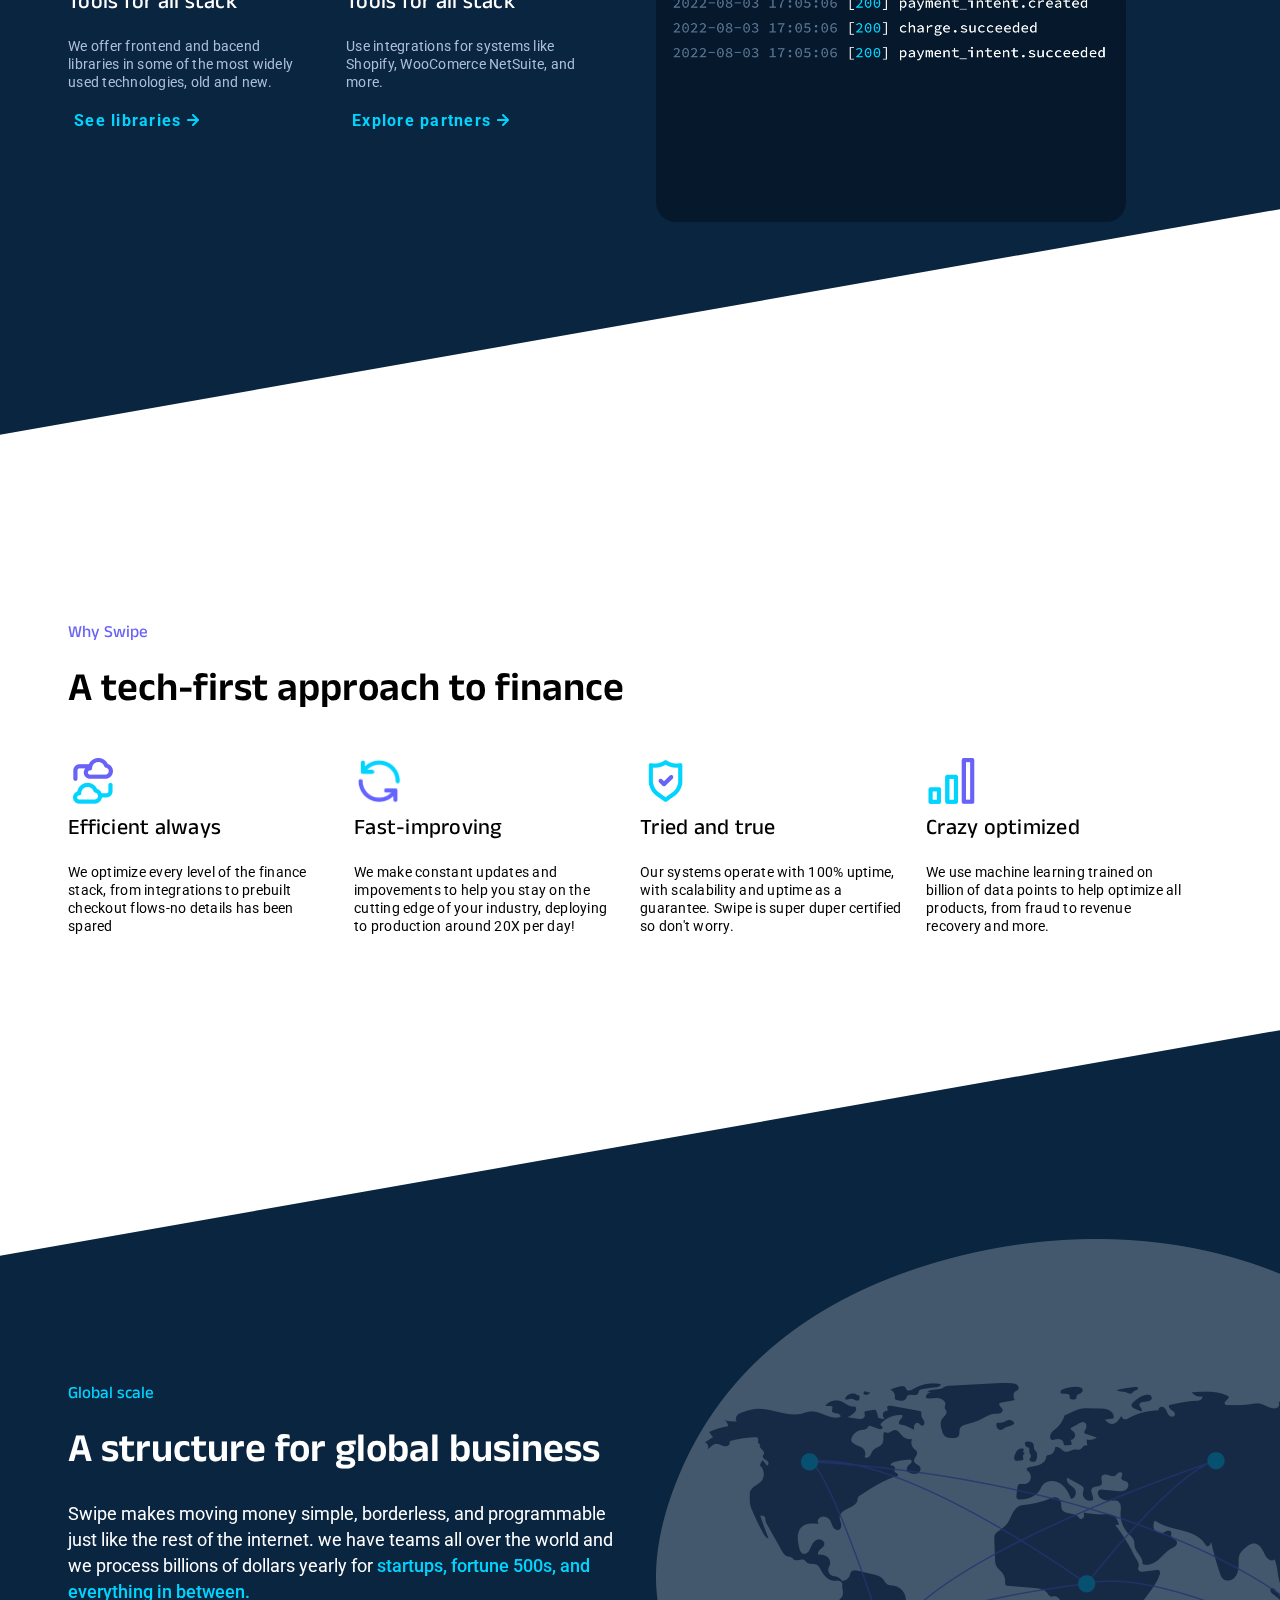
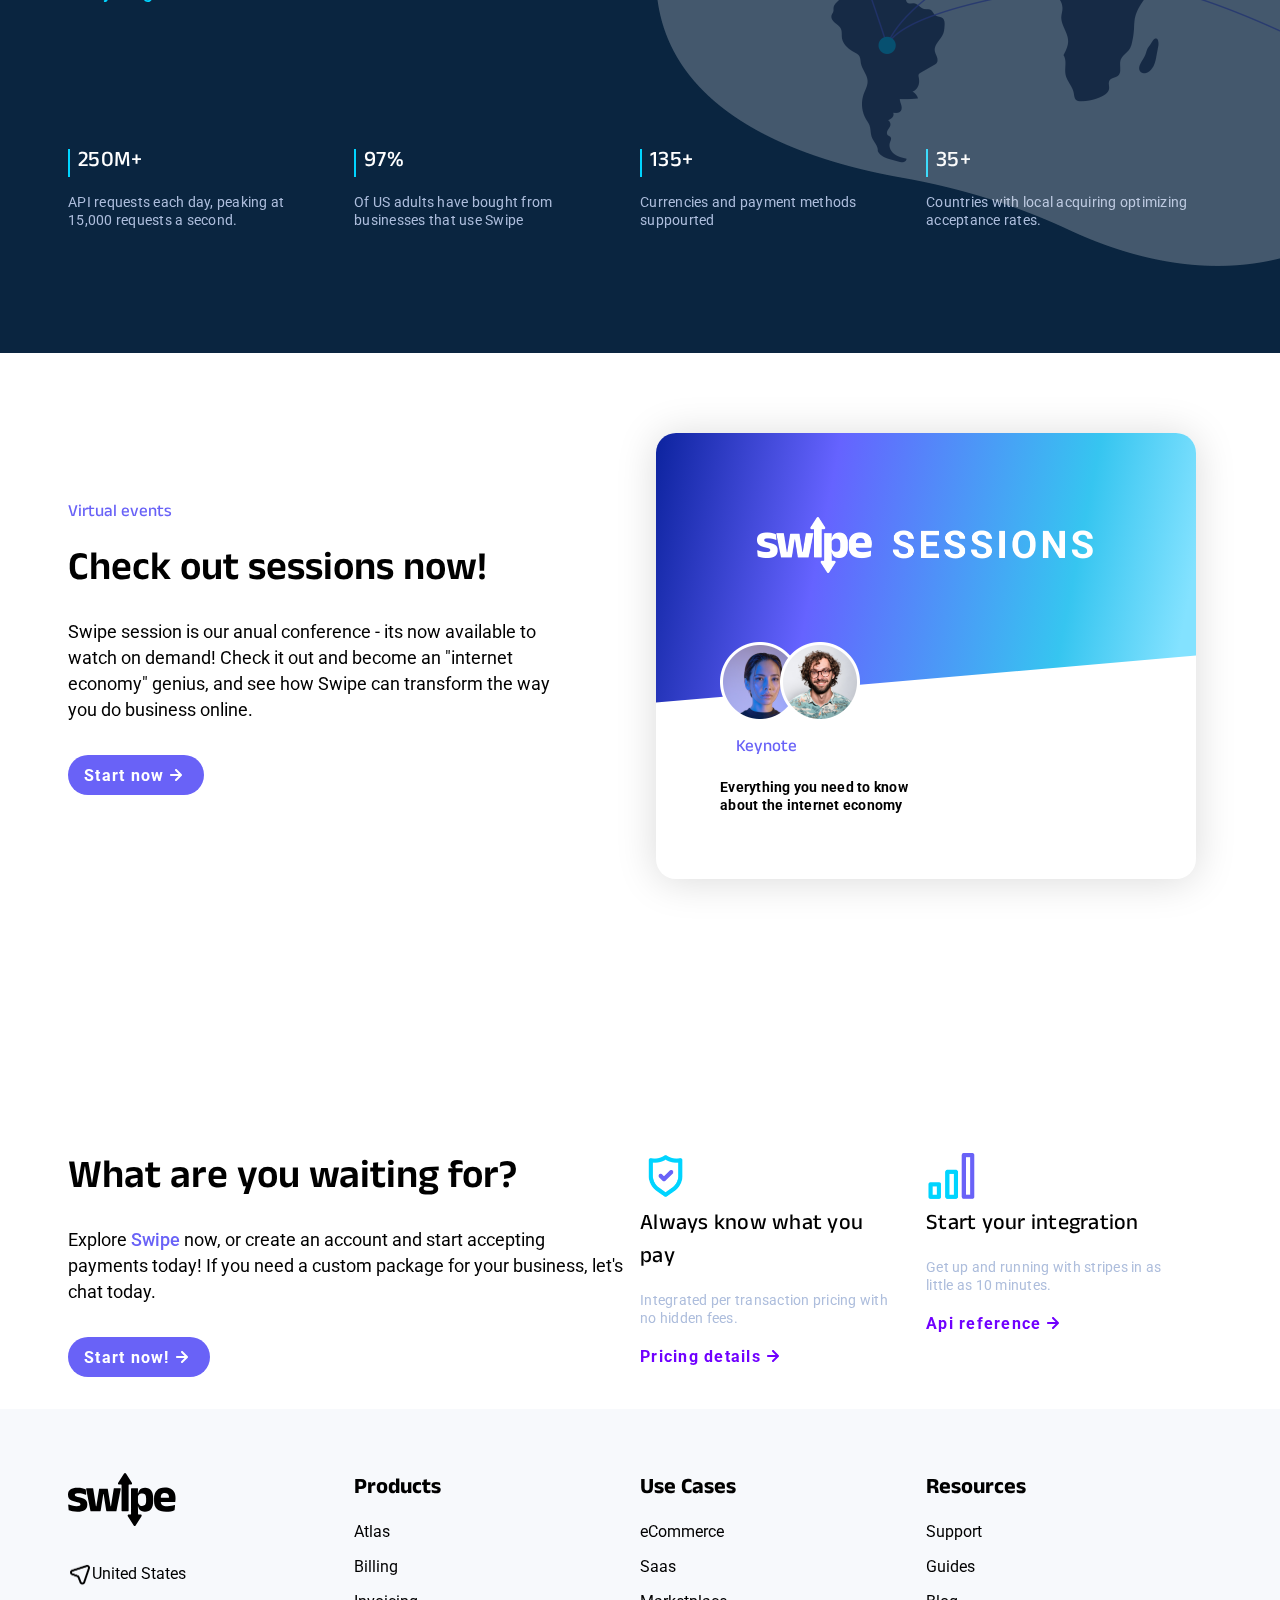
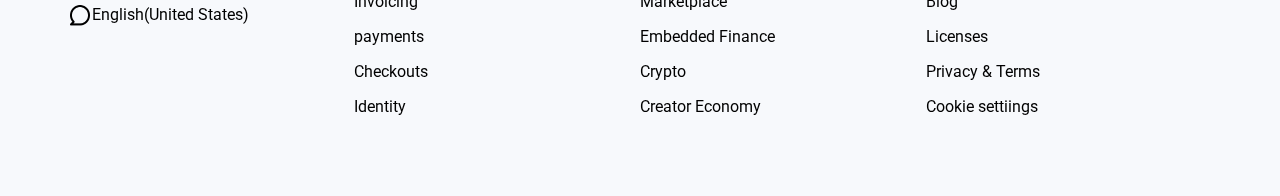
==== commit 6d459aa3: "new" ====
--- a/SWIPE/index.html
+++ b/SWIPE/index.html
@@ -6,7 +6,7 @@
     <link rel="preconnect" href="https://fonts.googleapis.com">
     <link rel="preconnect" href="https://fonts.gstatic.com" crossorigin>
     <link href="https://fonts.googleapis.com/css2?family=Anek+Telugu:wght@100..800&family=Roboto:wght@300;400;500;700&display=swap" rel="stylesheet">
-    <link rel="stylesheet" href="app.css">
+    <link rel="stylesheet" href="index.css">
     <title>Swipe</title>
 </head>
 <body>
@@ -21,13 +21,25 @@
          <li> <a href="#">Pricing</a> </li>
        </ul>
        <div class="hamburger-button">
-          <div class="bar"></div>
-          <div class="bar"></div>
-          <div class="bar"></div>
+          <div class="bar1"></div>
+          <div class="bar2"></div>
+          <div class="bar3"></div>
        </div>
        
        <button class="primary-button navbar-button"> Sign In</button>
+
     </nav>
+    
+    <nav class="mobileNav">
+      <a href="#">Products</a>
+      <a href="#">Solution</a>
+      <a href="#">Developers</a>
+      <a href="#">Resources</a>
+      <a href="#">Pricing</a>
+      <button class="primary-button navbar-button"> Sign In</button>
+
+    </nav>
+    
     <main>
       <!-- GRADIENT BACKGROUND -->
 
@@ -361,9 +373,8 @@
            
   </main>
 
-    <script src="gradient (2).js">
-      
-    </script>
+    <script src="gradient (2).js"> </script>
+    <script src="index.js"> </script>
 
 </body>
 </html>--- a/SWIPE/index.css
+++ b/SWIPE/index.css
@@ -0,0 +1,1188 @@
+/* VARIABLES STYLES */
+:root{
+    /* TEXT VARIABLES */
+     --text-dark: #000;
+     --text-light: #fff;
+     --text-grey: #adbddc;
+     --body-font: "Roboto", sans-serif;
+     --heading-font: "Anek Telugu", sans-serif;
+     --h1-size: 94px;
+     --h1-height: 108px;
+     --h2-size: 50px;
+     --h2-height: 75px;
+     --h3-size: 40px;
+     --h4-size: 32px;
+     --h5-size: 28px;
+     --h6-size: 22px;
+     --subtitle-size: 17px;
+     --subtitle-height: 26px;
+     --p-size: 18px;
+     --p-height: 26px;
+     --secondary-text-size: 14px;
+     --secondary-text-height: 18px;
+     --button-size: 16px;
+     /*SPACING VARIABLES*/
+     --spacing-sm: 8px;
+     --spacing-md: 16px;
+     --spacing-lg:32px;
+     --spacing-xl: 64px;
+     --standard-width: 1144px;
+     /* COLOR VARIABLES */
+     --purple-1: #6962f7;
+     --purple-2: #7000ff;
+     --blue-1: #00d4ff;
+     --primary-accent: #0a2540;
+     --primary-button-hover: #6d7a88;
+     --bg-white: #fff;
+     --bg-light: #f7f9fc;
+
+     --standard-box-shadow: 0px 2px 40px rgba(0, 0, 0, 0.15);
+     --primary-gradient: linear-gradient(
+        101.33deg,
+        #08209a 0.76%,
+        #6563ff 33.33%,
+        #36c5f0 76.92%,
+        #83e2ff 96.96%
+        );
+}
+/* GENERAL ELEMENT SYLES */
+html,
+body {
+    width: 100%;
+    position: relative;
+    overflow-x: hidden;
+}
+
+body{
+    font-family: var(--body-font);
+    color: var(--text-dark);
+    margin: 0;
+    box-sizing: border-box;
+    padding: var(--spacing-sm) 0 0 0;
+    background-color: var(--bg-white);
+    display: flex;
+    flex-direction: column;
+    justify-content: center;
+    align-items: center;
+}
+
+main{
+    width: 100%;
+}
+
+h1{
+    font-family: var(--heading-font);
+    font-weight: 600;
+    font-size: var(--h1-size);
+    margin:0;
+    width: 100%;
+    letter-spacing:-1px;
+    line-height: var(--h1-height);
+}
+h2{
+    font-family: var(--heading-font);
+    font-weight: 600;
+    font-size: var(--h3-size);
+    margin:0;
+    width: 100%;
+}
+
+h3{
+    font-family: var(--heading-font);
+    font-weight: 500;
+    font-size: var(--h3-size);
+    margin:0;
+    width: 100%;
+}
+
+h4{
+    font-family: var(--heading-font);
+    font-weight: 500;
+    font-size: var(--h4-size);
+    margin:0;
+    width: 100%;
+    letter-spacing: 0.25px;
+}
+
+h5{
+    font-family: var(--heading-font);
+    font-weight: 500;
+    font-size: var(--h5-size);
+    margin:0;
+    width: 100%;
+    letter-spacing: 0.25px;
+}
+
+h6{
+    font-family: var(--heading-font);
+    font-weight: 500;
+    font-size: var(--h6-size);
+    margin:0;
+    width: 100%;
+    letter-spacing: 0.25px;
+}
+
+a{
+    text-decoration: none;
+    color: var(--purple-1);
+    font-weight: 500;
+    transition: color 0.25s ease;
+}
+
+a:hover{
+    color: var(--primary-accent);
+}
+
+p{
+    font-size: var(--p-size);
+    line-height: var(--p-height);
+    font-weight: 400;
+    margin: var(--spacing-md) 0;
+}
+
+/* LAYOUT STYLES */
+.section-container{
+    width: 100%;
+    max-width: var(--standard-width);
+}
+
+.two-column{
+    width: 100%;
+    display: flex;
+    flex-direction: row;
+    justify-content: center;
+    align-items: flex-start;
+    box-sizing: border-box;
+}
+
+.two-column > .col-left{
+    width: 50%;
+    box-sizing: border-box;
+    padding: 0 var(--spacing-md) 0 0;
+    display: flex;
+    flex-direction: column;
+    align-items: start;
+    justify-content: center;
+}
+.two-column > .col-right{
+    width: 50%;
+    box-sizing: border-box;
+    padding: 0 0 0 var(--spacing-md);
+    display: flex;
+    flex-direction: column;
+    align-items: start;
+    justify-content: center;
+}
+
+.card{
+    display: flex;
+    flex-direction: column;
+    justify-content: flex-start;
+    align-items: flex-start;
+    padding: var(--spacing-sm) var(--spacing-lg) var(--spacing-sm) 0;
+}
+
+.card .icon{
+    height: 50px;
+    margin: 0 0 var(--spacing-sm) 0;
+}
+
+.card h3{
+    font-family: var(--heading-font);
+    font-weight: 500;
+    font-size: var(--h6-size);
+    margin:0;
+    width: 100%;
+    letter-spacing: 0.25px;
+}
+
+.subtitle, 
+.subtitle2{
+    color: var(--purple-1);
+    font-family: var(--heading-font);
+    font-weight: 500;
+    font-size: var(--subtitle-size);
+    line-height: var(--subtitle-height);
+}
+
+.subtitle2{
+    color: var(--blue-1);
+}
+
+.secondary-text{
+    font-size: var(--secondary-text-size);
+    line-height: var(--secondary-text-height);
+    color: var(--text-grey);
+    letter-spacing: 0.25px;
+}
+
+/* BUTTON STYLES */
+.primary-button{
+    font-family: var(--body-font);
+    font-size: var(--button-size);
+    letter-spacing: 1.25px;
+    font-weight: bold;
+    border-radius: 20px;
+    border: none;
+    background-color: var(--primary-accent);
+    color: var(--text-light);
+    padding: var(--spacing-sm) var(--spacing-md);
+    transition: all 0.25s ease;
+
+}
+
+.primary-button:hover{
+    background-color: var(--primary-button-hover);
+    cursor: pointer;
+}
+
+.secondary-button{
+    font-family: var(--body-font);
+    font-size: var(--button-size);
+    letter-spacing: 1.25px;
+    font-weight: bold;
+    border-radius: 20px;
+    border: none;
+    background-color: transparent;
+    color: var(--primary-accent);
+    transition: all 0.25s ease;
+}
+.secondary-button:hover{
+    opacity: 0.75;
+    cursor: pointer;
+}
+.with-icon{
+    display: flex;
+    justify-content: center;
+    align-items: center;
+}
+
+.with-icon > img{
+    transition: transform 0.25s ease;
+}
+.with-icon:hover > img{
+    transform: translateX(4px);
+}
+
+/*NAVBAR*/
+.navbar{
+    display: flex;
+    justify-content: space-between;
+    align-items: center;
+    width: 100%;
+    max-width: var(--standard-width);
+    padding: 0 var(--spacing-md);
+    margin: 0 0 var(--spacing-xl) 0;
+    box-sizing: border-box;
+}
+.menu{
+    display: flex;
+    list-style: none;
+    justify-content: center;
+    align-items: center;
+}
+.menu a{
+    color: var(--text-light);
+    margin: 0 var(--spacing-md);
+    font-weight: bold;
+}
+
+.menu a:hover{
+    text-decoration: underline;
+}
+
+.navbar-button{
+    background-color: rgba(250, 250, 250, 0.25);
+}
+
+.navbar-button:hover{
+    background-color: rgba(250, 250, 250, 0.5);
+}
+
+.hamburger-button {
+    display: none;
+}
+.mobileNav {
+    display: none;
+}
+
+/* ANIMATED GRADIENT HERO BACKGROUND */
+
+#gradient-canvas{
+    width: 200%;
+    height:970px;
+    transform: rotate(-10deg);
+    position: absolute;
+    top:-600px;
+    left:-50%;
+    z-index: -1;
+    --gradient-color-1: #ef008f;
+    --gradient-color-2: #6ec3f4;
+    --gradient-color-3: #7038ff;
+    --gradient-color-4: #ffba27;
+}
+
+/* HERO STYLES */
+.hero{
+    width: 100%;
+    display: flex;
+    justify-content: center;
+    position: relative;
+}
+
+.hero p{
+    max-width: 480px;
+}
+
+.button-container{
+    display: flex;
+    margin: var(--spacing-md) 0;
+}
+
+.button-container button:nth-of-type(2){
+    margin: 0 0 0 var(--spacing-md);
+    color: var(--purple-2);
+}
+
+.hero .hero-phone-container{
+    height: 564px;
+    align-items: flex-end;
+}
+
+.hero-phone{
+    height: 628px;
+    transform: translate( 32px, -32px);
+}
+
+main{
+    margin: var(--spacing-xl) 0 0 0;
+    width: 100%;
+}
+
+/* PARTNERS SECTION */
+
+.partners-section{
+    width: 100%;
+    display: flex;
+    justify-content: center;
+}
+
+.partners-grid{
+    display: grid;
+    grid-template-columns: 1fr 1fr 1fr 1fr;
+    grid-template-rows: 1fr 1fr;
+    margin: var(--spacing-xl) 0;
+    column-gap: var(--spacing-md);
+    row-gap: var(--spacing-lg);
+}
+
+.partners-grid img{
+    height: 60px;
+    place-self: center;
+}
+
+/* UNIFIED PLATFORM SECTION */
+
+.unified-platform{
+    padding: var(--spacing-xl) 0;
+    width: 100%;
+    display: flex;
+    justify-content: center;
+    background-color: var(--bg-light);
+}
+
+.unified-platform h2{
+    width: 50%;
+    margin-bottom: var(--spacing-md);
+}
+
+.unified-platform .primary-button{
+    background-color: var(--purple-1);
+    margin: var(--spacing-md) 0;
+}
+
+.unified-platform .primary-button:hover{
+    background-color: var(--primary-accent);
+}
+
+/* GRAPHIC GRID SECTION */
+
+.graphic-section{
+    width: 100%;
+    display: flex;
+    justify-content: center;
+    background-color: var(--bg-light);
+}
+
+.graphic-grid{
+    display: grid;
+    grid-template-areas:
+    "card slack slack"
+    "phone slack slack"
+    "phone dash dash";
+    grid-gap: var(--spacing-lg);
+    padding: var(--spacing-lg) 0;
+}
+
+#credit-card{
+    grid-area: card;
+    width: 100%;
+    box-shadow: var(--standard-box-shadow);
+    border-radius: 20px;
+}
+#slack-invoice{
+    grid-area: slack;
+    width: 100%;
+    box-shadow: var(--standard-box-shadow);
+    border-radius: 20px; 
+}
+#phone{
+    grid-area: phone;
+    width: 100%;
+}
+
+#dashboard{
+    grid-area: dash;
+    width: 100%;
+    box-shadow: var(--standard-box-shadow);
+    border-radius: 20px;
+}
+
+/* INTEGRATIONS SECTION STYLES */
+
+.integrations-section{
+    color: var(--text-light);
+    width: 100%;
+    display: flex;
+    justify-content: center;
+    position:relative;
+    padding: calc(var(--spacing-xl) * 3) 0;
+    z-index: 1;
+}
+
+.integrations-section::before{
+    content:"";
+    width: 100%;
+    height: 1000px;
+    background-color: var(--primary-accent);
+    position: absolute;
+    top: -32px;
+    left: 0;
+    z-index: -1;
+    transform: skewY(-10deg);
+}
+
+.integrations-section::after{
+    content:"";
+    background-color: var(--bg-light);
+    width: 100%;
+    height: 50%;
+    position: absolute;
+    top: 0;
+    left: 0;
+    z-index: -2;
+}
+
+.integrations-section .primary-button{
+    background-color: var(--blue-1);
+    color: var(--primary-accent);
+    margin: var(--spacing-md) 0 0 0;
+}
+
+.integrations-section .primary-button:hover{
+    background-color: var(--bg-white);
+}
+
+.integrations-section .secondary-button{
+    color: var(--blue-1);
+}
+
+.integrations-section .card-container{
+    display: flex;
+    margin: var(--spacing-lg) 0;
+}
+
+.integrations-section .card-container .card{
+    width: 50%;
+}
+#api-code{
+    max-width: 470px;
+    margin: 0 0 var(--spacing-md) 0;
+    border-radius: 20px;
+}
+
+#terminal-code{
+    max-width: 470px;
+    border-radius: 20px;
+}
+
+/* WHY SWIPE SECTION STYLES */
+.why-swipe-section{
+    width: 100%;
+    display: flex;
+    justify-content: center;
+    padding: calc(var(--spacing-xl) * 3) 0;
+}
+
+.why-swipe-section .card-container{
+    display: flex;
+    margin: var(--spacing-lg) 0;
+}
+
+.why-swipe-section .card-container .card{
+    width: 25%;
+    padding: 0 var(--spacing-sm) 0 0;
+    margin: 0 var(--spacing-md) 0 0;
+    box-sizing: border-box;
+}
+
+.why-swipe-section .secondary-text{
+  color: var(--text-dark);
+}
+
+/* GLOBAL SECTION */
+
+.global-section{
+    width: 100%;
+    display: flex;
+    justify-content: center;
+    color: var(--text-light);
+    position: relative;
+    padding: calc(var(--spacing-xl) * 3) 0 0 0;
+
+}
+
+.global-section::before{
+    content:"";
+    width: 100%;
+    height: 1200px;
+    background-color: var(--primary-accent);
+    position: absolute;
+    top: -32px;
+    left: 0;
+    z-index: -1;
+    transform: skewY(-10deg);
+}
+
+.global-section a{
+    color: var(--blue-1);
+}
+
+.global-section a:hover{
+    color: var(--text-light);
+}
+
+.global-section .card-container{
+    display: flex;
+    margin: calc(var(--spacing-xl) * 2) 0;
+}
+
+.global-section .card-container .card{
+    width: 25%;
+    box-sizing: border-box;
+    padding: 0 var(--spacing-sm) 0 0;
+    margin: 0 var(--spacing-md) 0 0;
+}
+
+.global-section .card-container .card h3{
+    border-left: 2px var(--blue-1) solid;
+    padding: 0 0 0 var(--spacing-sm);
+    line-height: 28px;
+}
+
+#globe{
+    max-width: 844px;
+    opacity: 25%;
+    position: absolute;
+    top: 8%;
+}
+
+/* VIRTUAL EVENTS SECTION */
+
+.virtual-events-section{
+ display: flex;
+ justify-content: center;
+ margin: calc(var(--spacing-xl) * 3)  0;
+ position: relative;
+ margin-top: -20px;
+ padding: var(--spacing-xl) 0;
+}
+
+.virtual-events-section::before{
+    content: "";
+    background-color: var(--bg-white);
+    width: 100%;
+    height: 100%;
+    position: absolute;
+    top:0;
+    z-index: -1;
+}
+
+.virtual-events-section .primary-button{
+    background-color: var(--purple-1);
+    margin: var(--spacing-md) 0 0 0;
+}
+
+.virtual-events-section .primary-button:hover{
+    background-color: var(--primary-accent);
+}
+
+.swipe-sessions-card{
+    width: 540px;
+    height: 446px;
+    box-shadow: var(--standard-box-shadow);
+    border-radius: 20px;
+    overflow: hidden;
+    margin-top: var(--spacing-md);
+}
+
+.swipe-sessions-card .card-top{
+    width:100%;
+    height: 50%;
+    display: flex;
+    justify-content: center;
+    align-items: center;
+    position: relative;
+}
+
+.swipe-sessions-card .card-top:before{
+    content: "";
+    width: 100%;
+    height: 150%;
+    position: absolute;
+    top: -40%;
+    transform: skewY(-5deg);
+    background: var(--primary-gradient);
+    z-index: 1;
+}
+
+#sessions-logo{
+    z-index: 2;
+    width: 338px;
+}
+
+.virtual-events-section .col-left{
+    height: 446px;
+    padding: 0 var(--spacing-xl) 0 0;
+}
+
+.virtual-events-section .avatars{
+    position: absolute;
+    bottom: -70px;
+    left: var(--spacing-xl);
+    z-index: 3;
+}
+
+.virtual-events-section .avatars img{
+    width: 80px;
+}
+
+.virtual-events-section .avatars img:nth-of-type(2){
+    position: absolute;
+    left: 60px;
+}
+
+.virtual-events-section .card-bottom{
+    width: 100%;
+    height: 50%;
+    box-sizing: border-box;
+    padding: var(--spacing-xl);
+}
+
+.virtual-events-section .card-bottom .secondary-text{
+    color: var(--text-dark);
+    width: 50%;
+    font-weight: 700;
+}
+
+.virtual-events-section .card-bottom .subtitle{
+    margin: var(--spacing-md);
+}
+
+/* GETTING STARTED SECTION */
+
+.getting-started-section{
+    display: flex;
+    justify-content: center;
+    padding: var(--spacing-md) 0;
+}
+
+.getting-started-section .primary-button{
+    background-color: var(--purple-1);
+    margin: var(--spacing-md) 0;
+}
+
+.getting-started-section .primary-button:hover{
+    background-color: var(--primary-accent);
+}
+
+.getting-started-section .col-leftt{
+    padding: 0 var(--spacing-xl) 0 0;
+}
+
+.getting-started-section .col-right{
+    flex-direction: row;
+    padding: 0 0 var(--spacing-md) 0;
+}
+
+.getting-started-section .col-right .card{
+    width: 50%;
+    box-sizing: border-box;
+    padding: 0 var(--spacing-sm) 0 0;
+    margin: 0 var(--spacing-md) 0 0;
+}
+
+.getting-started-section .col-right .card .secondary-button{
+    color: var(--purple-2);
+    padding-left: 0;
+}
+
+/* FOOTER SECTION STYLES*/
+
+.footer{
+    display: flex;
+    justify-content: center;
+    background-color: var(--bg-light);
+    padding: var(--spacing-xl) 0;
+}
+
+.footer .section-container{
+    display: flex;
+    flex-direction: row;
+}
+
+#footer-logo{
+    max-width: 108px;
+    margin: 0 0 var(--spacing-md) 0;
+}
+
+.footer .icon-link{
+    display: flex;
+    align-items: center;
+    margin: var(--spacing-md) 0;
+}
+
+.footer .icon-link img{
+    width: 24px;
+}
+
+.footer .col ul{
+    list-style: none;
+    padding: 0;
+}
+
+.footer .col li{
+    margin: var(--spacing-md) 0;
+}
+
+
+.footer .col a{
+    color: var(--text-dark);
+    font-weight: normal;
+}
+
+.footer .col a:hover{
+    color: var(--purple-1);
+    text-decoration: underline;
+}
+
+.footer .col{
+    width: 25%;
+}
+
+.footer h3{
+    font-size: var(--h6-size);
+    font-weight: 700;
+}
+
+
+
+/* MEDIA QUERIES */
+
+@media only screen and (max-width: 1144px) {
+    :root{
+        --h1-size: 80px;
+        --h1-height: 85px;
+    }
+
+    /* GENERAL LAYOUT */
+    .section-container{
+        padding: 0 var(--spacing-md);
+    }
+    
+
+    /* HERO SECTION */
+    .hero-phone {
+        height: 550px;
+        transform: translate(32px, -60px);
+    }
+    .hero .col-left {
+        width: 60%;
+    }
+    .hero .col-right {
+        width: 40%;
+    }
+
+    /* PARTNERS GRID SECTION */
+    .partners-section {
+        margin: -55px 0 0 0;
+    }
+
+    .partners-grid {
+        margin: 0 0 var(--spacing-xl) 0;
+   }
+
+}
+
+@media only screen and (max-width: 850px) {
+
+    :root {
+        --h1-size: 70px;
+        --h1-height: 75px;
+    }
+    
+    .partners-grid img{
+        width: 100%;
+        height: auto;
+    }
+
+    .integrations-section .col-left {
+        width: 60%;
+    }
+    .integrations-section .col-right {
+        width: 40%;
+    }
+    .why-swipe-section {
+        padding: var(--spacing-xl) 0;
+    }
+}
+
+/* TABLET SIZE STYLES*/
+
+@media only screen and (max-width: 768px) {
+    :root {
+     --h1-size: 58px;
+     --h1-height: 65px;
+     --h3-size: 34px;
+     --h6-size: 16px;
+    }
+
+    /* NAVBAR STYLES */
+    .navbar {
+        margin: var(--spacing-sm) 0 var(--spacing-lg) 0;
+    }
+    .navbar .menu {
+        display: none;
+    }
+    .navbar .navbar-button{
+        display: none;
+    }
+    .hamburger-button {
+        width: 40px;
+        height: 30px;
+        background-color: rgba(250, 250, 250, 0.25);
+        border-radius: 20px;
+        display: flex;
+        flex-direction: column;
+        justify-content: center;
+        align-items: center;
+        position: absolute;
+        top: 0;
+        right: 7px;
+        z-index: 3;
+    }
+    .hamburger-button:hover {
+        cursor: pointer;
+    }
+
+    .bar1, 
+    .bar2, 
+    .bar3 {
+        width: 18px;
+        height: 2px;
+        background-color: var(--bg-white);
+        margin: 1px 0;
+    }
+.mobileNav{
+    width: 120px;
+    background-color: var(--text-dark);
+    height: 60vh;
+    display: flex;
+    flex-direction: column;
+    justify-content: space-evenly;
+    align-items: center;
+    position: absolute;
+    z-index: 2;
+    top: 0px;
+    right: -160px;
+    padding: 16px 0;
+    transition: transform 0.8s;
+    border-bottom-left-radius: 12px;
+    border-bottom-right-radius: 12px;
+}
+.mobileNav .primary-button {
+    margin-top: 12px;
+}
+.mobileNav a {
+    color: white;
+    margin-top: 10px;
+}
+.mobileNav a:hover {
+    text-decoration: underline;
+}
+.openDrawer {
+    transform: translateX(-160px);
+}
+    /* HERO STYLES */
+    #gradient-canvas {
+        height: 840px;
+    }
+    main {
+        margin: 0;
+    }
+    .hero ,.two-column {
+        align-items: center;
+    }
+    .hero .col-left {
+        width: 60%;
+    }
+    .hero .two-column .col-right {
+        width: 40%;
+    }
+    .hero .hero-phone {
+        height: 450px;
+        transform: translateX(32px);
+    }
+
+    /* PARTNERS GRID SECTION */
+    .partners-section {
+        margin: -20px 0 0 0;
+    }
+
+   /* UNIFIED PLATFORM */
+    .unified-platform h2 {
+        width: 100%;
+    }
+   /* INTEGRATION SECTION */
+   .integrations-section {
+    padding: calc(var(--spacing-xl)* 2) 0;
+   }
+    .integrations-section .card-container {
+        flex-direction: column;
+    }
+    .integrations-section .card-container .card {
+        width: 100%;
+    }
+
+    /* WHY SWIPE SECTION */
+    .why-swipe-section {
+        padding: var(--spacing-xl) 0;
+    }
+    .why-swipe-section .card-container {
+        flex-wrap: wrap;
+    }
+    .why-swipe-section .card-container .card {
+        width: 50%;
+        margin: var(--spacing-md) 0;
+    }
+
+    /* GLOBAL SECTION */
+    .global-section .card-container {
+        flex-wrap: wrap;
+        margin: var(--spacing-xl) 0;
+    }
+    .global-section .card-container .card {
+        width: 50%;
+        margin: var(--spacing-md) 0;
+    }
+
+    /* VIRTUAL EVENTS SECTION */
+    .virtual-events-section {
+        margin: 0;
+    }
+    .virtual-events-section .swipe-sessions-card {
+        width: 430px;
+        height: 440px;
+    }
+
+    /* GETTING STARTED */
+    .getting-started-section .two-column {
+        align-items: center;
+    }
+    .getting-started-section .col-right {
+        flex-wrap: wrap;
+    }
+    .getting-started-section .col-right .card {
+        width: 100%;
+        margin: var(--spacing-md) 0;
+    }
+
+    /* FOOTER */
+    .footer .section-container {
+        flex-wrap: wrap;
+    }
+    .footer .col {
+        width: 50%;
+        margin: var(--spacing-md) 0;
+    }
+    .footer .col a {
+        font-size: 16px;
+    }
+    #footer-logo {
+        width: 70px;
+    }
+    .footer .icon-link img  {
+        width: 18px;
+    }
+    
+} 
+
+
+/* MOBILE SIZE */
+
+@media only screen and (max-width: 550px) {
+     :root{
+     --h1-size: 58px;
+     --h1-height: 65px;
+     --h3-size: 34px;
+     --h6-size: 16px;
+    }
+    .two-column {
+        flex-direction: column;
+    }
+    .two-column .col-left {
+        width: 100%;
+    }
+    .two-column .col-right {
+        width: 100%;
+        padding: 0;
+    }
+
+    /* NAVBAR STYLES */
+
+    /* HERO STYLES */
+    #gradient-canvas {
+        height: 840px;
+    }
+    main {
+        margin: var(--spacing-lg) 0 0 0;
+    }
+    .hero .two-column .hero-phone-container {
+        display: none;
+    }
+
+    /* PARTNERS GRID SECTION */
+    .partners-section {
+        margin: var(--spacing-xl) 0 var(--spacing-sm) 0;
+    }
+
+    .partners-grid{
+        grid-template-columns: 1fr 1fr;
+    }
+
+    /* UNIFIED PLATFORM */
+    .unified-platform {
+        padding: var(--spacing-sm) 0;
+    }
+
+    /* INTEGRATION SECTION */
+    .integrations-section {
+        padding: calc(var(--spacing-xl)* 2) 0;
+    }
+    .integrations-section .col-right {
+        display: none;
+    }
+
+    /* WHY SWIPE SECTION */
+    .why-swipe-section {
+        padding: var(--spacing-lg) 0;
+    }
+    .why-swipe-section .card-container .card {
+        width: 100%;
+        margin: var(--spacing-sm) 0;
+    }
+
+    .why-swipe-section .card-container .card .icon {
+        height: 35px;
+    }
+
+    /* GLOBAL SECTION */
+    .global-section {
+        padding: var(--spacing-xl) 0 0 0;
+    }
+    .global-section .card-container {
+        margin: var(--spacing-lg) 0;
+    }
+    .global-section .card-container .card {
+        width: 100%;
+        margin: var(--spacing-sm) 0;
+    }
+    #globe {
+        opacity: 10%;
+    }
+
+    /* VIRTUAL EVENTS SECTION */
+    .virtual-events-section{
+        margin: 0;
+        padding: 0;
+    }
+    .virtual-events-section .swipe-sessions-card {
+        width: 100%;
+        margin: var(--spacing-lg) 0;
+    }
+    .virtual-events-section .swipe-sessions-card .secondary-text {
+        width: 100%;
+    }
+    .virtual-events-section .swipe-sessions-card .card-top {
+        height: 40%;
+    }
+
+    #sessions-logo {
+        width: 300px;
+    }
+}
+
+
+  
+.animateBar1 {
+    animation: flipbar1 0.8s;
+    animation-fill-mode: forwards;
+}
+.animateBar2 {
+    animation: fadebar2 0.8s;
+    animation-fill-mode: forwards;
+}
+.animateBar3 {
+     animation: flipbar3 0.8s;
+     animation-fill-mode: forwards;
+} 
+
+
+    @keyframes flipbar1 {
+        from{
+          transform: rotate(0);
+        }
+        to{
+         transform: rotate(45deg) translate(2px, 3px);
+        }
+}
+
+@keyframes fadebar2 {
+    from{
+    transform: scaleX(1);
+    opacity: 1;
+    }
+    to{
+    transform: scaleX(0);
+    opacity: 0;
+    }
+}
+
+    @keyframes flipbar3 {
+        from{
+          transform: rotate(0);
+        }
+        to{
+        transform: rotate(-45deg) translate(2px, -4px);
+        }
+}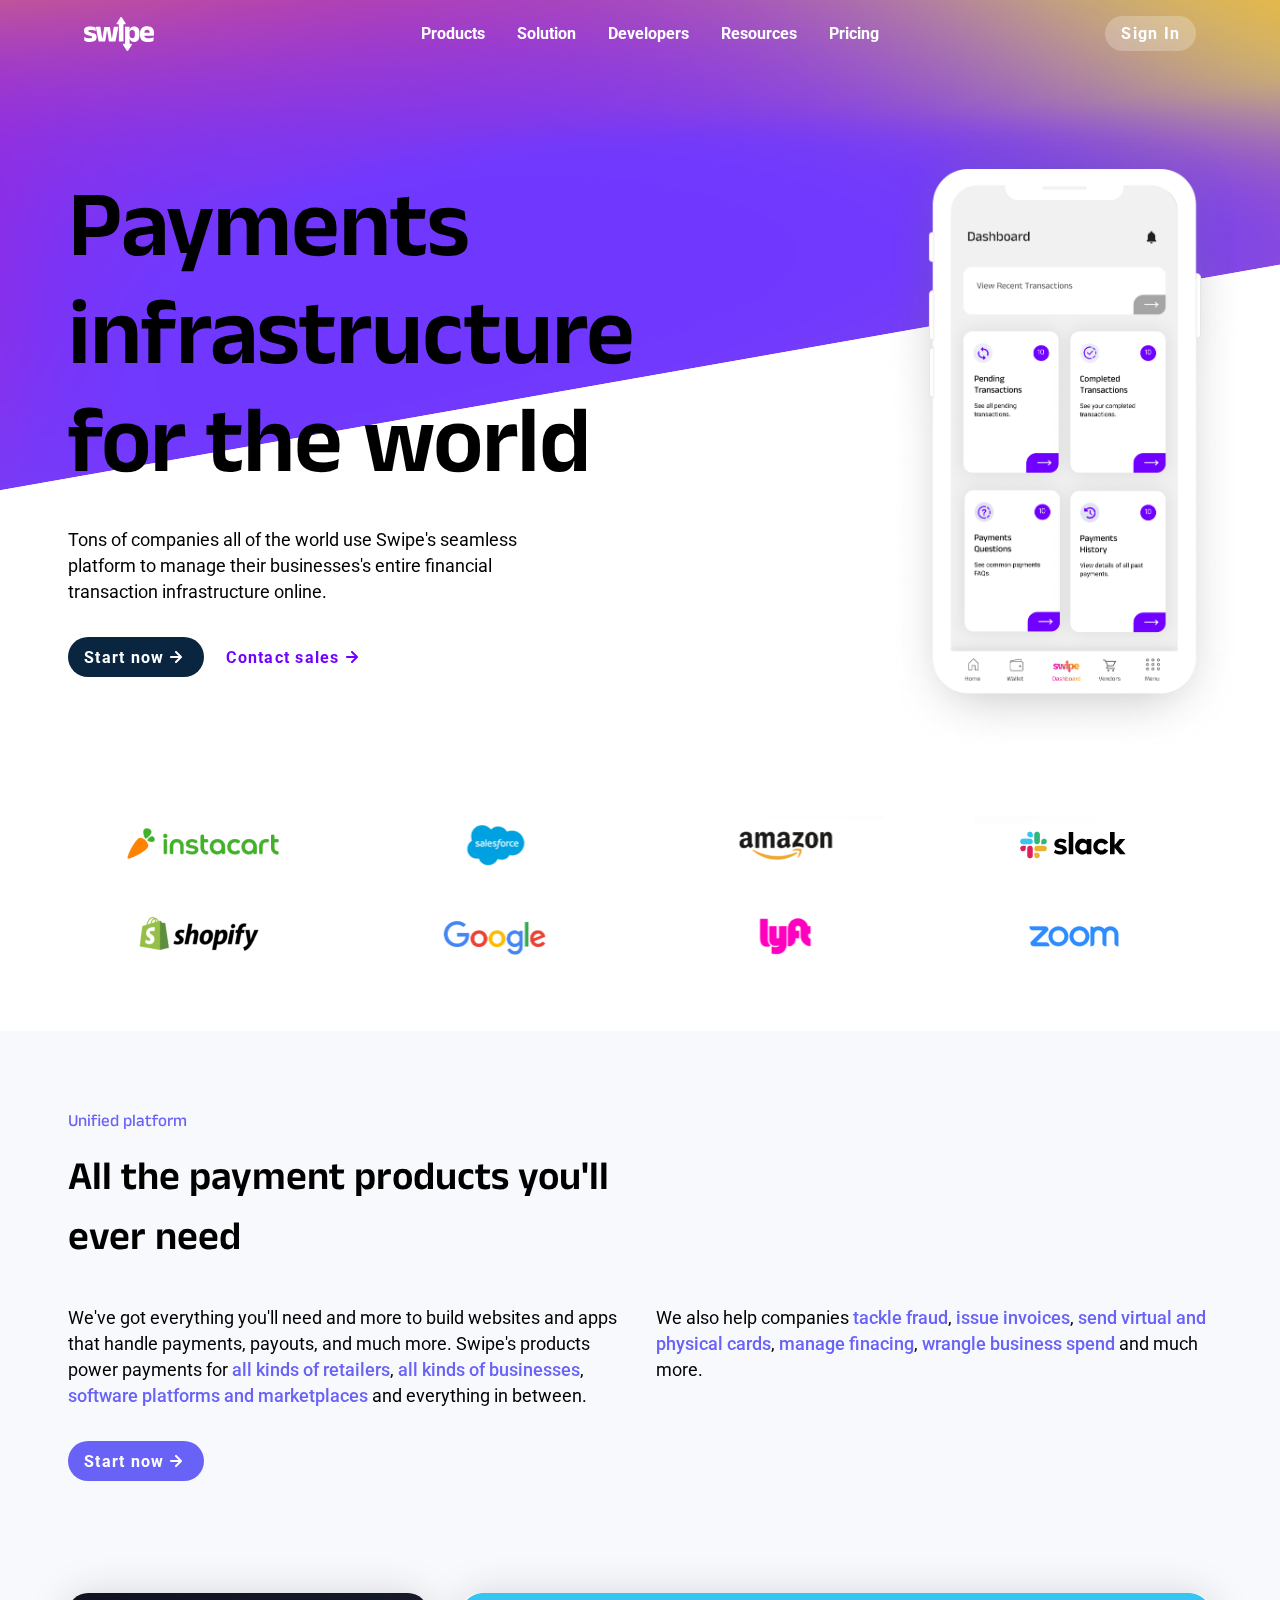
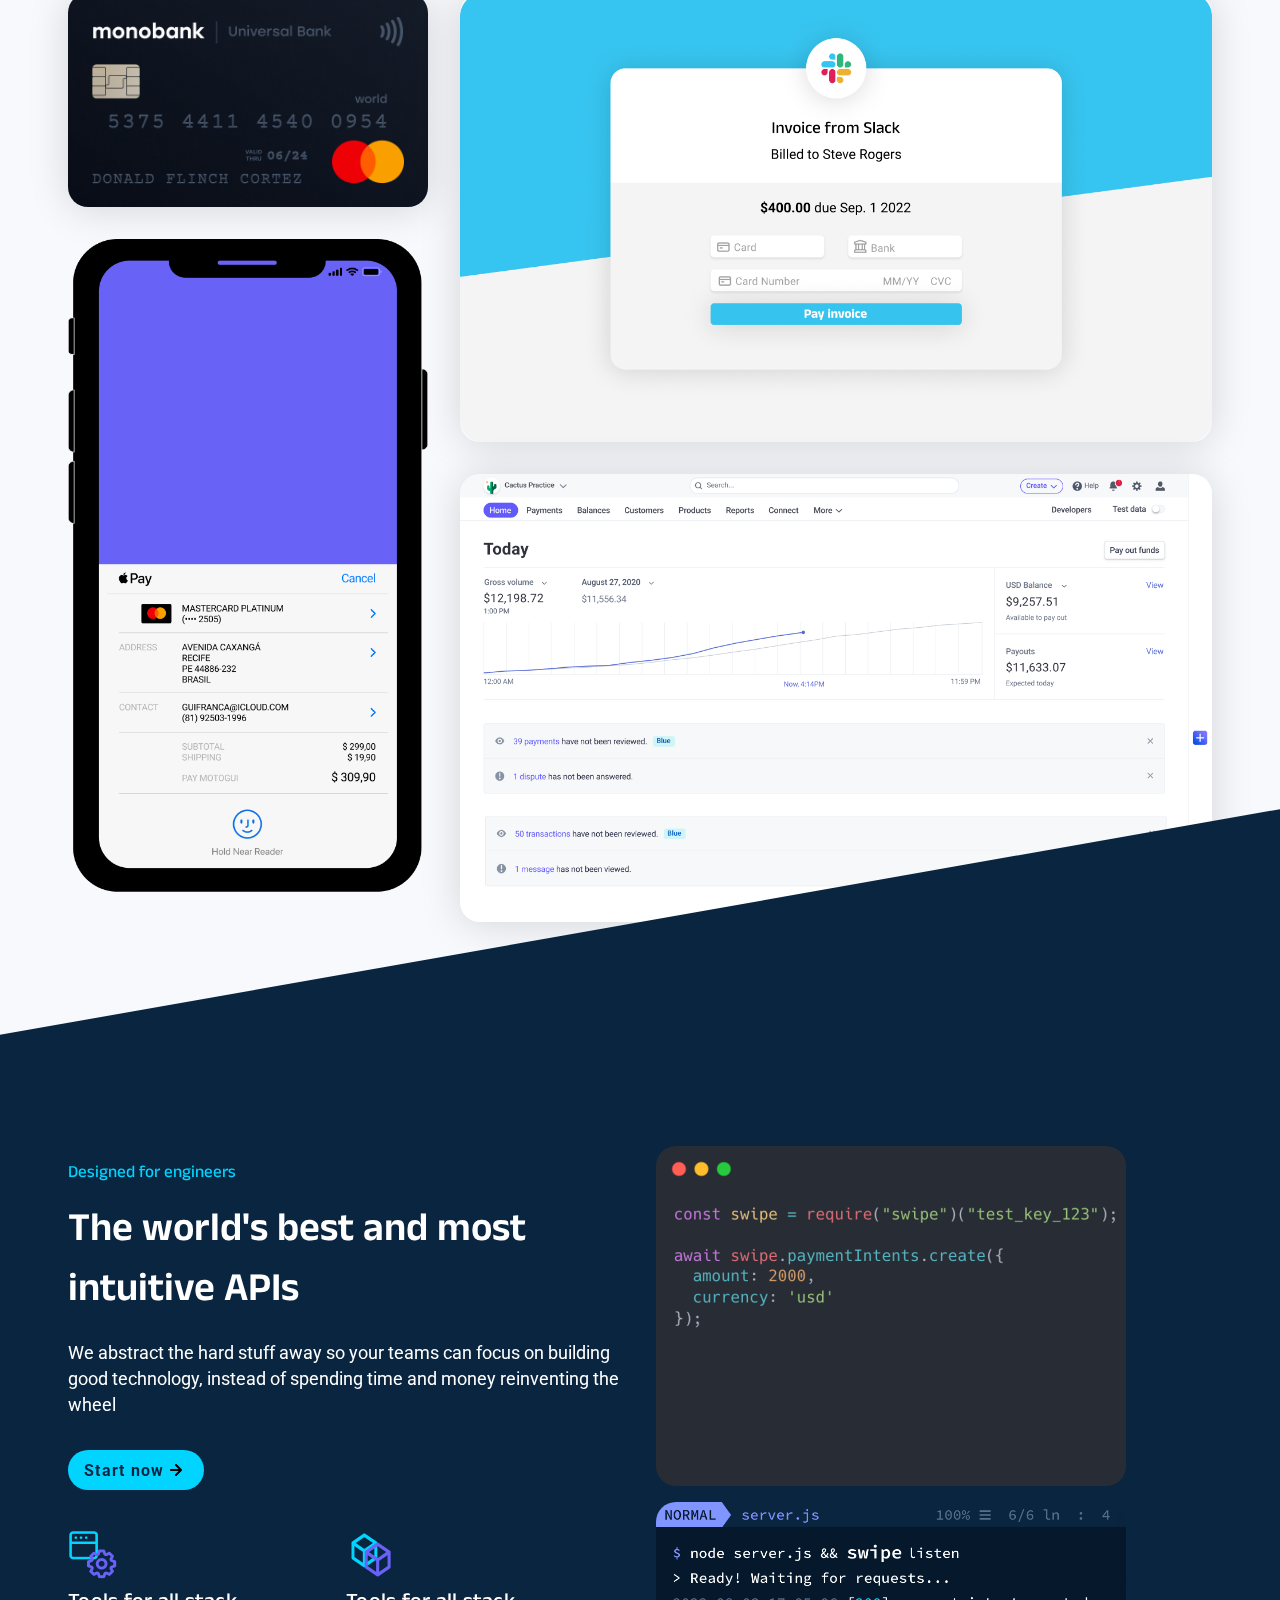
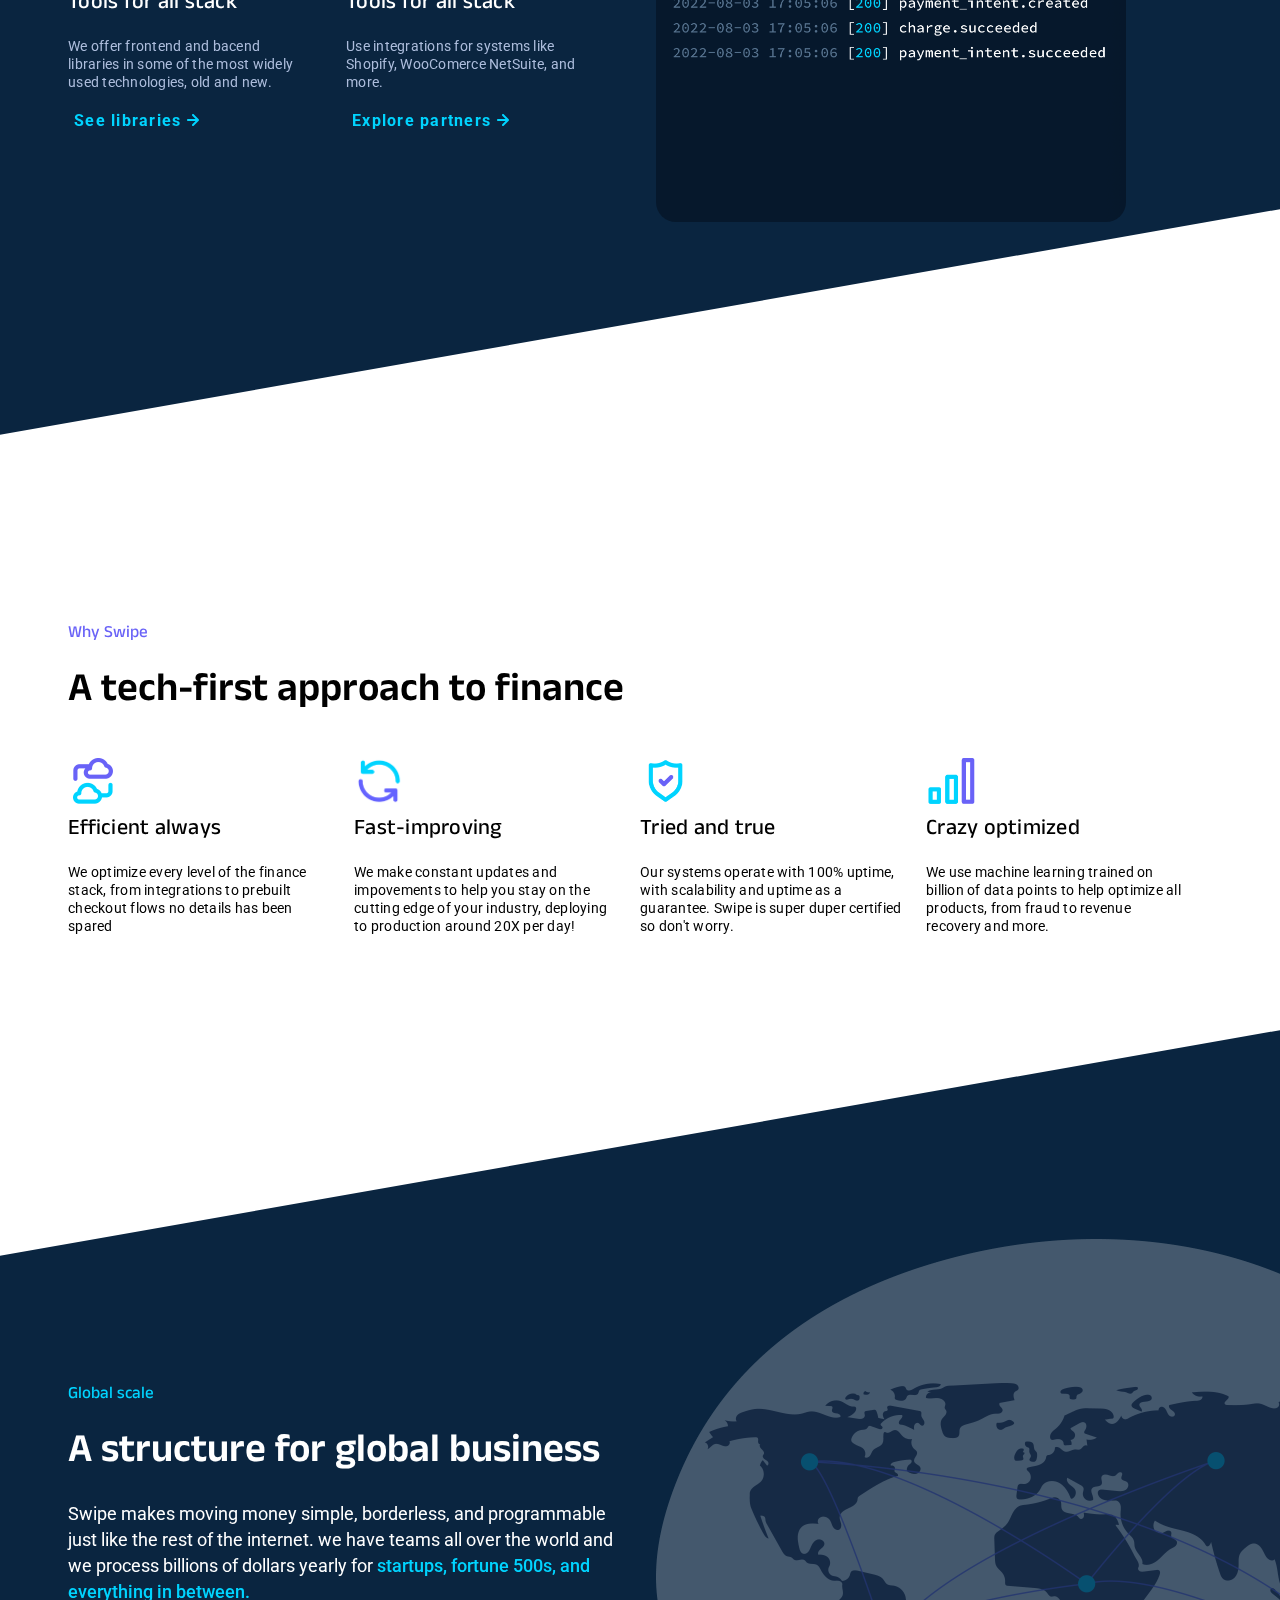
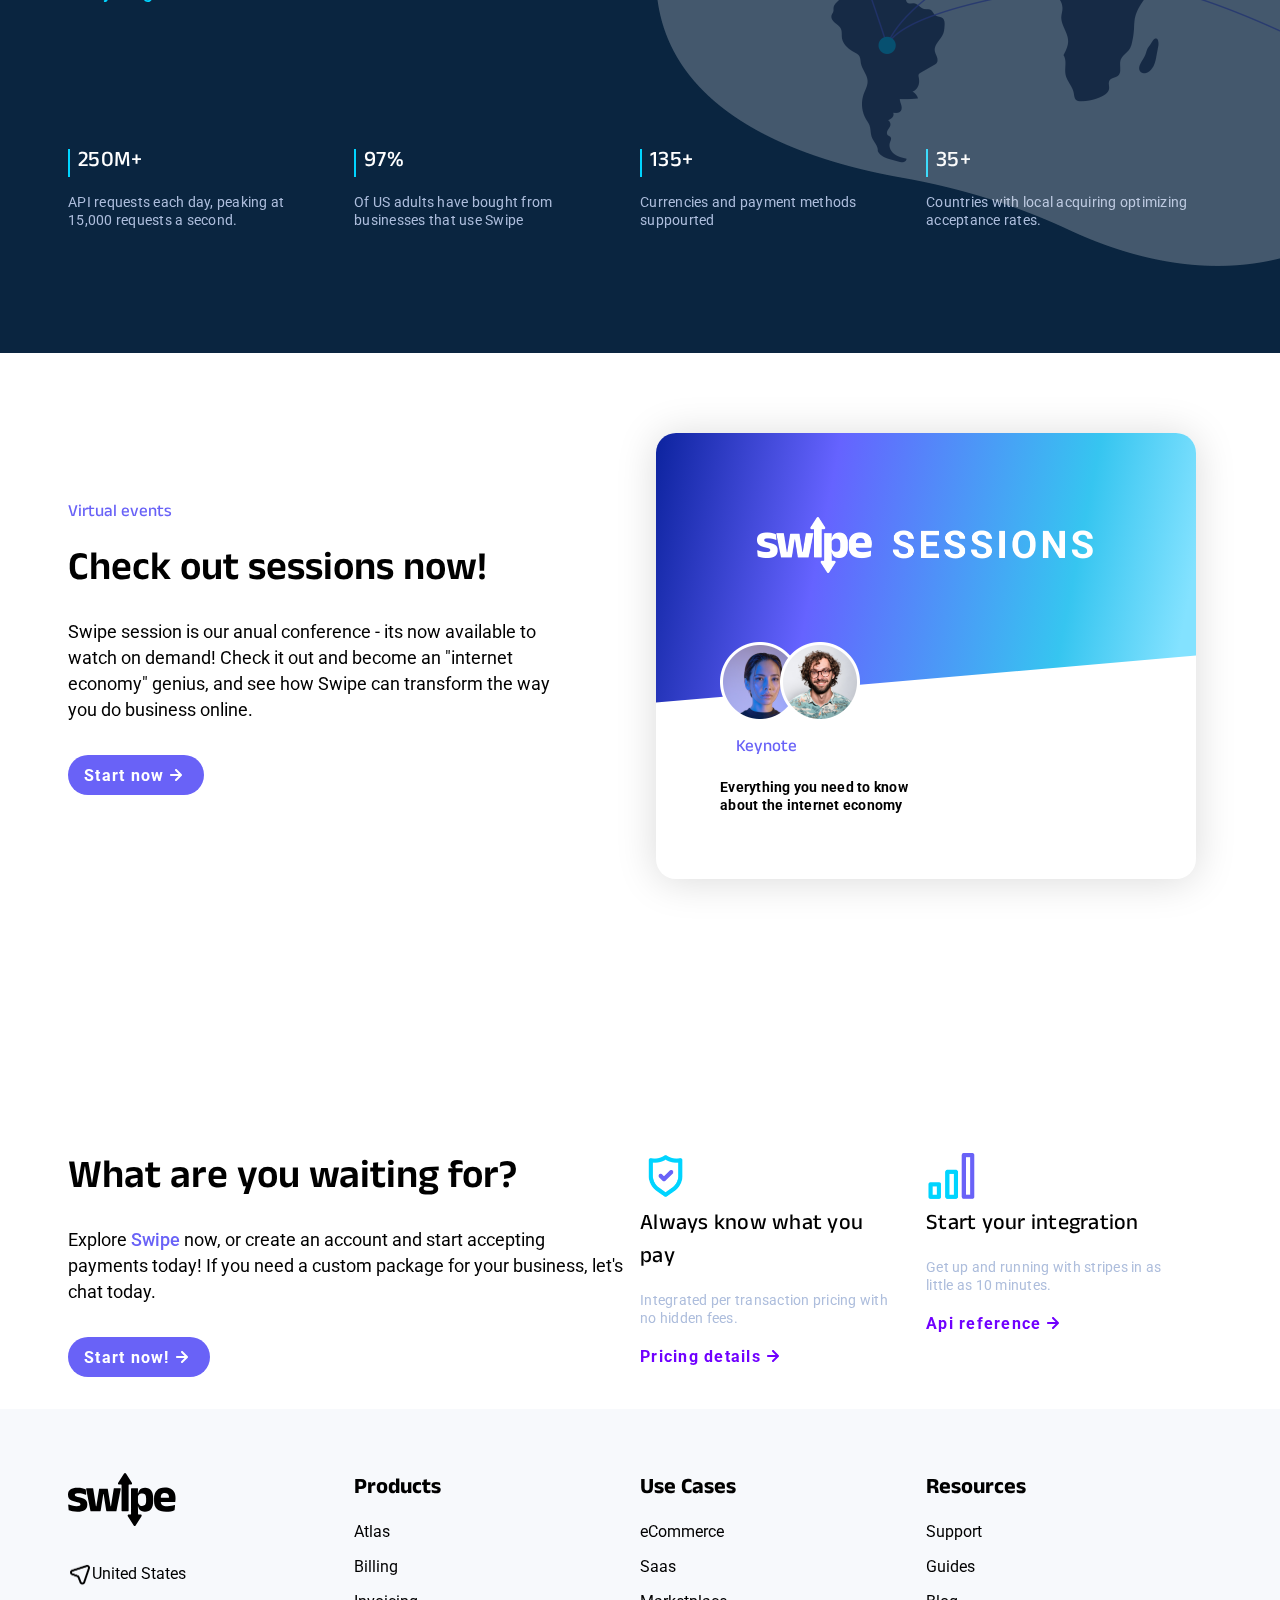
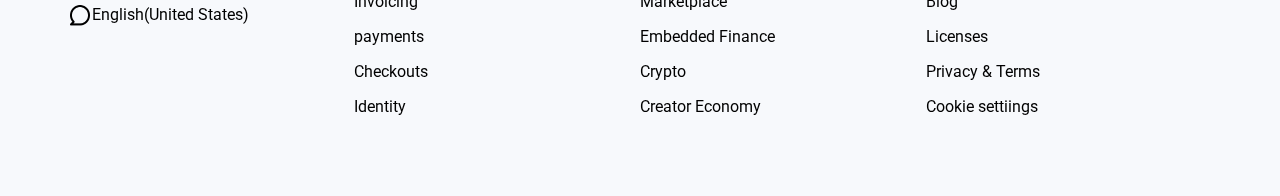
==== commit 483ccaef: "new" ====
--- a/SWIPE/index.html
+++ b/SWIPE/index.html
@@ -92,7 +92,7 @@
 
         <div class="two-column">
            <div class="col-left">
-             <p> We've got everything you'll need and more to build websites and apps tha handle payments, 
+             <p> We've got everything you'll need and more to build websites and apps that handle payments, 
                  payouts, and much more. Swipe's products power payments for 
                  <a href="#">all kinds of retailers</a>, 
                  <a href="#">all kinds of businesses</a>, 
@@ -182,7 +182,7 @@
                <img src="assets/cloud-icon.png" alt="" class="icon">
                <h3>Efficient always</h3>
                <p class="secondary-text">We optimize every level of the finance stack, from integrations to
-                prebuilt checkout flows-no details has been spared</p>
+                prebuilt checkout flows no details has been spared</p>
              </div>
              <div class="card">            
                <img src="assets/cycle-icon.png" alt="" class="icon">
--- a/SWIPE/index.css
+++ b/SWIPE/index.css
@@ -880,6 +880,7 @@
     .hamburger-button {
         width: 40px;
         height: 30px;
+        margin-top: 16px;
         background-color: rgba(250, 250, 250, 0.25);
         border-radius: 20px;
         display: flex;
